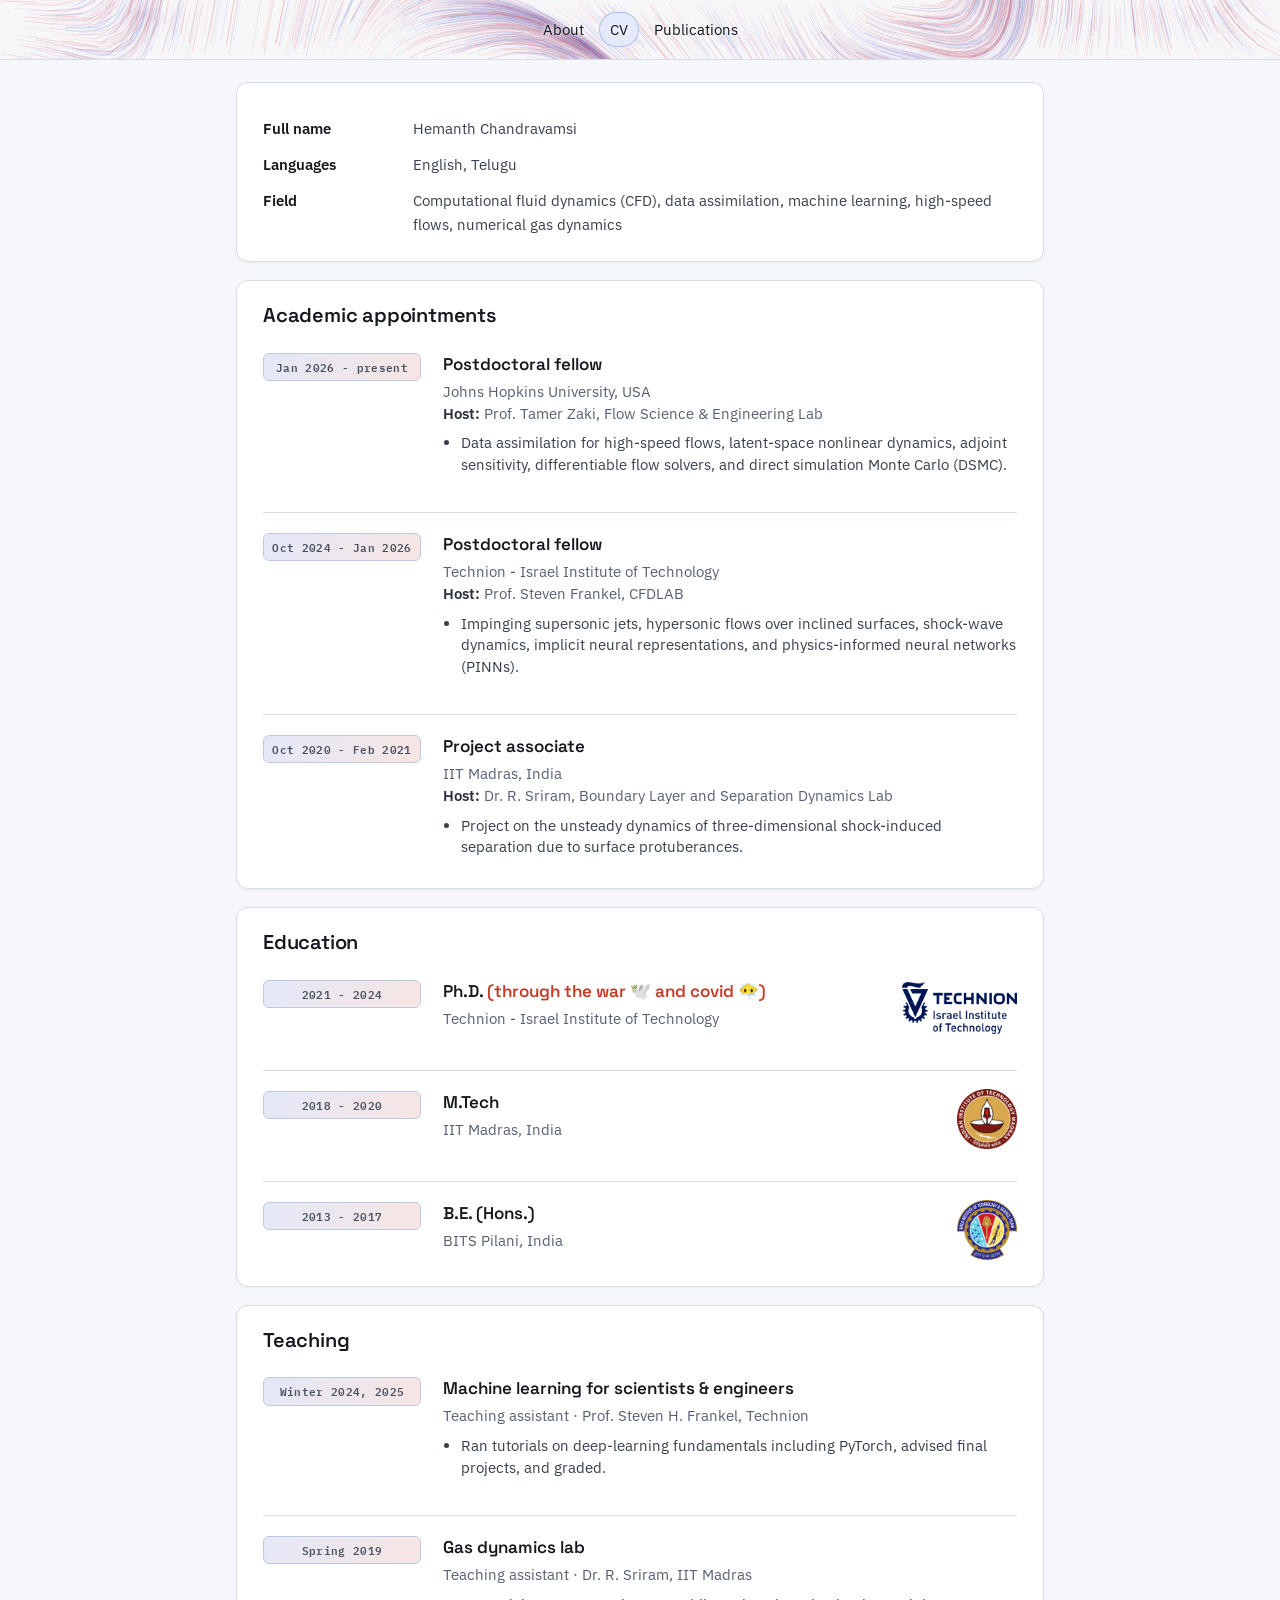
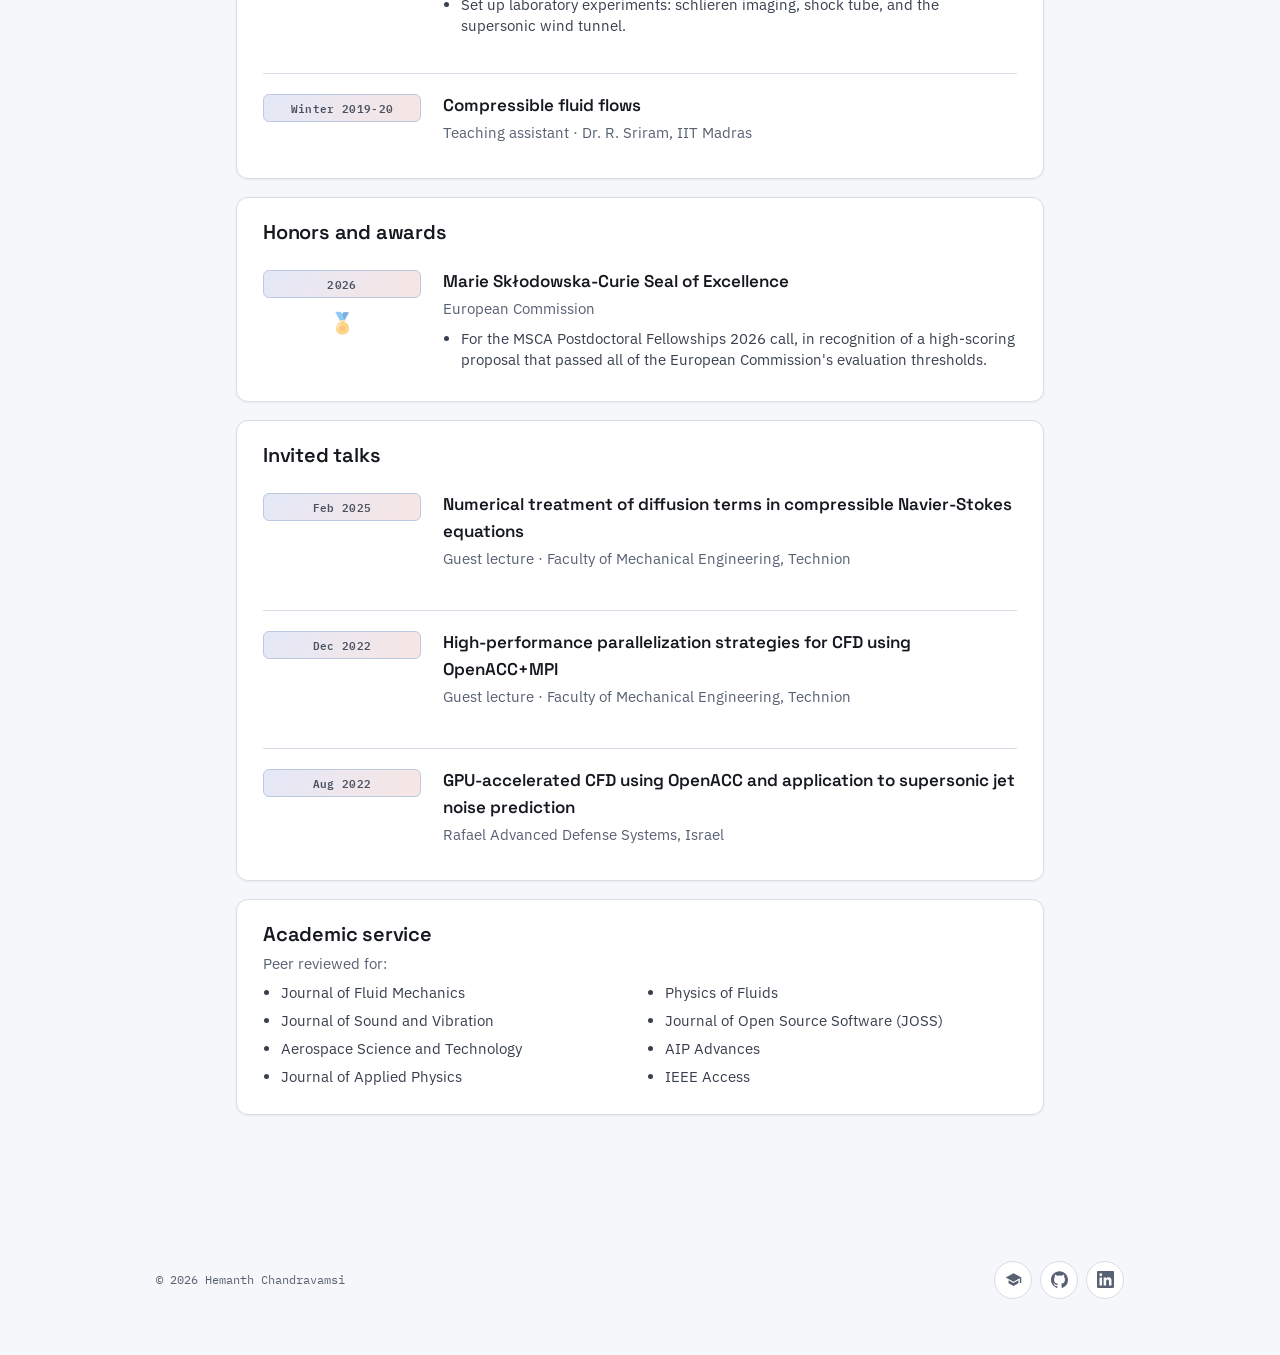
==== cv.html @ e6578545 "Refresh Scholar metrics (122 citations); drop 'SERB-funded' from CV - Update citation totals (122) a" ====
<!DOCTYPE html>
<html lang="en">
<head>
<meta charset="utf-8" />
<meta name="viewport" content="width=device-width, initial-scale=1" />
<title>CV · Hemanth Chandravamsi</title>
<meta name="description" content="Curriculum vitae of Hemanth Chandravamsi: general information, academic appointments, education, teaching, honors, invited talks, and peer-review service." />
<link rel="preconnect" href="https://fonts.googleapis.com" />
<link rel="preconnect" href="https://fonts.gstatic.com" crossorigin />
<link href="https://fonts.googleapis.com/css2?family=Space+Grotesk:wght@400;500;600;700&family=IBM+Plex+Sans:wght@400;500;600&family=IBM+Plex+Mono:wght@400;500&display=swap" rel="stylesheet" />
<link rel="stylesheet" href="assets/style.css" />
</head>
<body>

<nav class="nav">
  <canvas id="navflow" aria-hidden="true"></canvas>
  <div class="nav-inner">
    <button class="nav-toggle" type="button" aria-label="Open menu" aria-expanded="false"><span></span><span></span><span></span></button>
    <div class="tabs">
      <a href="index.html">About</a>
      <a href="cv.html" aria-current="page">CV</a>
      <a href="publications.html">Publications</a>
    </div>
  </div>
</nav>

<main>
  <section class="section">
    <div class="wrap cv">

      <div class="cv-card">
        <table class="cv-table">
          <tr><td class="k">Full name</td><td class="v">Hemanth Chandravamsi</td></tr>
          <tr><td class="k">Languages</td><td class="v">English, Telugu</td></tr>
          <tr><td class="k">Field</td><td class="v">Computational fluid dynamics (CFD), data assimilation, machine learning, high-speed flows, numerical gas dynamics</td></tr>
        </table>
      </div>

      <div class="cv-card">
        <h3>Academic appointments</h3>

        <div class="cv-row">
          <div class="cv-aside">
            <span class="cv-badge">Jan 2026 - present</span>          </div>
          <div class="cv-body">
            <p class="title">Postdoctoral fellow</p>
            <p class="host">Johns Hopkins University, USA<br /><b>Host:</b> Prof. Tamer Zaki, Flow Science &amp; Engineering Lab</p>
            <ul><li>Data assimilation for high-speed flows, latent-space nonlinear dynamics, adjoint sensitivity, differentiable flow solvers, and direct simulation Monte Carlo (DSMC).</li></ul>
          </div>
        </div>

        <div class="cv-row">
          <div class="cv-aside">
            <span class="cv-badge">Oct 2024 - Jan 2026</span>          </div>
          <div class="cv-body">
            <p class="title">Postdoctoral fellow</p>
            <p class="host">Technion - Israel Institute of Technology<br /><b>Host:</b> Prof. Steven Frankel, CFDLAB</p>
            <ul><li>Impinging supersonic jets, hypersonic flows over inclined surfaces, shock-wave dynamics, implicit neural representations, and physics-informed neural networks (PINNs).</li></ul>
          </div>
        </div>

        <div class="cv-row">
          <div class="cv-aside">
            <span class="cv-badge">Oct 2020 - Feb 2021</span>          </div>
          <div class="cv-body">
            <p class="title">Project associate</p>
            <p class="host">IIT Madras, India<br /><b>Host:</b> Dr. R. Sriram, Boundary Layer and Separation Dynamics Lab</p>
            <ul><li>Project on the unsteady dynamics of three-dimensional shock-induced separation due to surface protuberances.</li></ul>
          </div>
        </div>
      </div>

      <div class="cv-card">
        <h3>Education</h3>

        <div class="cv-row edu-row">
          <div class="cv-aside">
            <span class="cv-badge">2021 - 2024</span>          </div>
          <div class="cv-body">
            <p class="title">Ph.D. <span class="note-inline">(through the war 🕊️ and covid 😶‍🌫️)</span></p>
            <p class="host">Technion - Israel Institute of Technology</p>
          </div>
          <img class="cv-logo" src="assets/logos/technion.png" alt="Technion - Israel Institute of Technology logo" loading="lazy" />
        </div>

        <div class="cv-row edu-row">
          <div class="cv-aside">
            <span class="cv-badge">2018 - 2020</span>          </div>
          <div class="cv-body">
            <p class="title">M.Tech</p>
            <p class="host">IIT Madras, India</p>
          </div>
          <img class="cv-logo" src="assets/logos/iitm.png" alt="IIT Madras logo" loading="lazy" />
        </div>

        <div class="cv-row edu-row">
          <div class="cv-aside">
            <span class="cv-badge">2013 - 2017</span>          </div>
          <div class="cv-body">
            <p class="title">B.E. (Hons.)</p>
            <p class="host">BITS Pilani, India</p>
          </div>
          <img class="cv-logo" src="assets/logos/bits.png" alt="BITS Pilani logo" loading="lazy" />
        </div>
      </div>

      <div class="cv-card">
        <h3>Teaching</h3>

        <div class="cv-row">
          <div class="cv-aside">
            <span class="cv-badge">Winter 2024, 2025</span>          </div>
          <div class="cv-body">
            <p class="title">Machine learning for scientists &amp; engineers</p>
            <p class="host">Teaching assistant · Prof. Steven H. Frankel, Technion</p>
            <ul><li>Ran tutorials on deep-learning fundamentals including PyTorch, advised final projects, and graded.</li></ul>
          </div>
        </div>

        <div class="cv-row">
          <div class="cv-aside">
            <span class="cv-badge">Spring 2019</span>          </div>
          <div class="cv-body">
            <p class="title">Gas dynamics lab</p>
            <p class="host">Teaching assistant · Dr. R. Sriram, IIT Madras</p>
            <ul><li>Set up laboratory experiments: schlieren imaging, shock tube, and the supersonic wind tunnel.</li></ul>
          </div>
        </div>

        <div class="cv-row">
          <div class="cv-aside">
            <span class="cv-badge">Winter 2019-20</span>          </div>
          <div class="cv-body">
            <p class="title">Compressible fluid flows</p>
            <p class="host">Teaching assistant · Dr. R. Sriram, IIT Madras</p>
          </div>
        </div>
      </div>

      <div class="cv-card">
        <h3>Honors and awards</h3>
        <div class="cv-row">
          <div class="cv-aside">
            <span class="cv-badge">2026</span>
            <span class="cv-inst" aria-hidden="true">🏅</span>
          </div>
          <div class="cv-body">
            <p class="title">Marie Skłodowska-Curie Seal of Excellence</p>
            <p class="host">European Commission</p>
            <ul><li>For the MSCA Postdoctoral Fellowships 2026 call, in recognition of a high-scoring proposal that passed all of the European Commission's evaluation thresholds.</li></ul>
          </div>
        </div>
      </div>

      <div class="cv-card">
        <h3>Invited talks</h3>

        <div class="cv-row">
          <div class="cv-aside">
            <span class="cv-badge">Feb 2025</span>          </div>
          <div class="cv-body">
            <p class="title">Numerical treatment of diffusion terms in compressible Navier-Stokes equations</p>
            <p class="host">Guest lecture · Faculty of Mechanical Engineering, Technion</p>
          </div>
        </div>

        <div class="cv-row">
          <div class="cv-aside">
            <span class="cv-badge">Dec 2022</span>          </div>
          <div class="cv-body">
            <p class="title">High-performance parallelization strategies for CFD using OpenACC+MPI</p>
            <p class="host">Guest lecture · Faculty of Mechanical Engineering, Technion</p>
          </div>
        </div>

        <div class="cv-row">
          <div class="cv-aside">
            <span class="cv-badge">Aug 2022</span>          </div>
          <div class="cv-body">
            <p class="title">GPU-accelerated CFD using OpenACC and application to supersonic jet noise prediction</p>
            <p class="host">Rafael Advanced Defense Systems, Israel</p>
          </div>
        </div>
      </div>

      <div class="cv-card">
        <h3>Academic service</h3>
        <p class="intro">Peer reviewed for:</p>
        <ul class="cv-journals">
          <li>Journal of Fluid Mechanics</li>
          <li>Journal of Sound and Vibration</li>
          <li>Aerospace Science and Technology</li>
          <li>Journal of Applied Physics</li>
          <li>Physics of Fluids</li>
          <li>Journal of Open Source Software (JOSS)</li>
          <li>AIP Advances</li>
          <li>IEEE Access</li>
        </ul>
      </div>

    </div>
  </section>
</main>

<footer class="footer">
  <div class="wrap footer-inner">
    <span class="foot-note">© 2026 Hemanth Chandravamsi</span>
    <div class="social">
      <a href="https://scholar.google.com/citations?user=fM2UaHoAAAAJ&hl=en" target="_blank" rel="noopener" aria-label="Google Scholar"><svg viewBox="0 0 24 24" fill="currentColor" aria-hidden="true"><path d="M5 13.18v4L12 21l7-3.82v-4L12 17l-7-3.82zM12 3 1 9l11 6 9-4.91V17h2V9L12 3z"/></svg></a>
      <a href="https://github.com/hemanthgrylls" target="_blank" rel="noopener" aria-label="GitHub"><svg viewBox="0 0 24 24" fill="currentColor" aria-hidden="true"><path d="M12 .5C5.37.5 0 5.87 0 12.5c0 5.3 3.44 9.8 8.21 11.39.6.11.82-.26.82-.58 0-.29-.01-1.05-.02-2.06-3.34.73-4.04-1.61-4.04-1.61-.55-1.39-1.34-1.76-1.34-1.76-1.09-.75.08-.73.08-.73 1.21.09 1.84 1.24 1.84 1.24 1.07 1.84 2.81 1.31 3.5 1 .11-.78.42-1.31.76-1.61-2.67-.3-5.47-1.34-5.47-5.95 0-1.31.47-2.39 1.24-3.23-.12-.31-.54-1.53.12-3.19 0 0 1.01-.32 3.3 1.23a11.5 11.5 0 0 1 6 0c2.29-1.55 3.3-1.23 3.3-1.23.66 1.66.24 2.88.12 3.19.77.84 1.24 1.92 1.24 3.23 0 4.62-2.81 5.64-5.49 5.94.43.37.81 1.1.81 2.22 0 1.6-.01 2.89-.01 3.29 0 .32.22.7.83.58A12.01 12.01 0 0 0 24 12.5C24 5.87 18.63.5 12 .5z"/></svg></a>
      <a href="https://www.linkedin.com/in/hemanth-chandravamsi-6863078b/" target="_blank" rel="noopener" aria-label="LinkedIn"><svg viewBox="0 0 24 24" fill="currentColor" aria-hidden="true"><path d="M20.45 20.45h-3.56v-5.57c0-1.33-.02-3.04-1.85-3.04-1.85 0-2.14 1.45-2.14 2.94v5.67H9.34V9h3.42v1.56h.05c.48-.9 1.64-1.85 3.37-1.85 3.6 0 4.27 2.37 4.27 5.46v6.28zM5.34 7.43a2.06 2.06 0 1 1 0-4.13 2.06 2.06 0 0 1 0 4.13zM7.12 20.45H3.56V9h3.56v11.45zM22.22 0H1.77C.79 0 0 .77 0 1.73v20.54C0 23.23.79 24 1.77 24h20.45c.98 0 1.78-.77 1.78-1.73V1.73C24 .77 23.2 0 22.22 0z"/></svg></a>
    </div>
  </div>
</footer>
<script src="assets/fields.js"></script>
<script src="assets/navflow.js"></script>
</body>
</html>
---- assets/style.css ----
/* ============================================================
   Hemanth Chandravamsi — personal site
   Identity: CFD "coolwarm" diverging colormap on instrument paper.
   ============================================================ */

:root {
  /* palette */
  --ground:   #F5F7FA;   /* cool off-white / instrument paper */
  --ground-2: #ECEFF4;   /* faint panel tint */
  --line:     #D7DDE6;   /* hairlines */
  --text:     #15191F;   /* ink */
  --muted:    #586173;   /* secondary text */
  --cool:     #2A4FC4;   /* blue end of coolwarm — compression */
  --warm:     #C43A26;   /* red end of coolwarm — expansion / heat */
  --cool-soft:#E4EAFB;
  --warm-soft:#F8E6E2;
  --cat-comp: var(--warm);   /* compressible flows */
  --cat-num:  var(--cool);   /* numerical analysis */
  --cat-ml:   #2E9E63;       /* machine learning */
  --cat-hpc:  #E0A32E;       /* software / HPC */

  /* type */
  --display: "Space Grotesk", system-ui, sans-serif;
  --body: "IBM Plex Sans", system-ui, sans-serif;
  --mono: "IBM Plex Mono", ui-monospace, "SFMono-Regular", monospace;

  /* scale / rhythm */
  --maxw: 1080px;
  --pad: clamp(20px, 5vw, 56px);
  --r: 12px;
}

* { box-sizing: border-box; }

html { -webkit-text-size-adjust: 100%; scroll-behavior: smooth; }

body {
  margin: 0;
  background: var(--ground);
  overflow-x: hidden;
  color: var(--text);
  font-family: var(--body);
  font-size: 17px;
  line-height: 1.6;
  -webkit-font-smoothing: antialiased;
  text-rendering: optimizeLegibility;
}

@media (prefers-reduced-motion: reduce) {
  html { scroll-behavior: auto; }
}

a { color: var(--cool); text-decoration: none; }
a:hover { text-decoration: underline; text-underline-offset: 3px; }

:focus-visible {
  outline: 2px solid var(--cool);
  outline-offset: 3px;
  border-radius: 3px;
}

img { max-width: 100%; display: block; }

/* ---------- layout primitives ---------- */
.wrap { max-width: var(--maxw); margin: 0 auto; padding-inline: var(--pad); }

.eyebrow {
  font-family: var(--mono);
  font-size: 12.5px;
  letter-spacing: 0.02em;
  color: var(--muted);
  margin: 0 0 14px;
  display: flex;
  align-items: center;
  gap: 10px;
}
.eyebrow::before {
  content: "";
  width: 26px; height: 2px;
  background: linear-gradient(90deg, var(--cool), var(--warm));
  display: inline-block;
}

h1, h2, h3 { font-family: var(--display); font-weight: 600; line-height: 1.08; letter-spacing: -0.01em; }

/* ---------- top nav (tabs) ---------- */
.nav {
  position: sticky;
  top: 0;
  z-index: 20;
  background: var(--ground);
  border-bottom: 1px solid var(--line);
  overflow: hidden;
}
#navflow {
  position: absolute;
  inset: 0;
  width: 100%;
  height: 100%;
  display: block;
  pointer-events: none;
  z-index: 0;
}
.nav-inner {
  position: relative;
  z-index: 1;
  max-width: var(--maxw);
  margin: 0 auto;
  padding: 12px var(--pad);
  display: flex;
  align-items: center;
  justify-content: center;
  gap: 18px;
}
.brand {
  font-family: var(--display);
  font-weight: 400;
  font-size: 17.5px;
  letter-spacing: -0.01em;
  color: var(--text);
  margin-right: auto;
  display: flex;
  align-items: center;
  gap: 10px;
  text-shadow: 0 0 5px var(--ground), 0 0 5px var(--ground);
}
.brand b { font-weight: 700; }
.brand:hover { text-decoration: none; }
.brand .mark {
  width: 13px; height: 13px; border-radius: 50%;
  background: radial-gradient(circle at 32% 32%, var(--warm), var(--cool) 78%);
  box-shadow: 0 0 0 3px var(--ground), 0 0 0 4px var(--line);
}
.tabs { display: flex; gap: 4px; flex-wrap: wrap; }
.tabs a {
  font-size: 14.5px;
  color: var(--text);
  padding: 6px 11px;
  border-radius: 999px;
  white-space: nowrap;
  /* ground-colored halo keeps text legible over the navflow particles */
  text-shadow: 0 0 5px var(--ground), 0 0 5px var(--ground);
}
.tabs a:hover { color: var(--text); background: var(--ground-2); text-decoration: none; }
.tabs a[aria-current="page"] {
  color: var(--text);
  background: var(--cool-soft);
  box-shadow: inset 0 0 0 1px color-mix(in srgb, var(--cool) 28%, transparent);
}

/* mobile hamburger (hidden on desktop) */
.nav-toggle {
  display: none;
  flex-direction: column;
  justify-content: center;
  gap: 4px;
  width: 40px;
  height: 34px;
  padding: 0 9px;
  background: #fff;
  border: 1px solid var(--line);
  border-radius: 8px;
  cursor: pointer;
}
.nav-toggle span {
  display: block;
  width: 100%;
  height: 2px;
  background: var(--text);
  border-radius: 2px;
  transition: transform .2s ease, opacity .2s ease;
}
.nav.open .nav-toggle span:nth-child(1) { transform: translateY(6px) rotate(45deg); }
.nav.open .nav-toggle span:nth-child(2) { opacity: 0; }
.nav.open .nav-toggle span:nth-child(3) { transform: translateY(-6px) rotate(-45deg); }

@media (max-width: 600px) {
  .nav-inner { flex-wrap: wrap; }
  .nav-toggle { display: flex; }
  .tabs {
    display: none;
    flex-basis: 100%;
    width: 100%;
    flex-direction: column;
    align-items: center;
    gap: 2px;
    margin-top: 8px;
    padding-top: 8px;
    border-top: 1px solid var(--line);
  }
  .nav.open .tabs { display: flex; }
  .tabs a { padding: 11px 12px; font-size: 15px; }
}

/* ---------- hero ---------- */
.hero { position: relative; overflow: hidden; border-bottom: 1px solid var(--line); }
#flow {
  position: absolute; inset: 0;
  width: 100%; height: 100%;
  display: block;
}
.hero::after { /* legibility veil — fades the field toward text */
  content: "";
  position: absolute; inset: 0;
  background:
    linear-gradient(100deg, var(--ground) 8%, color-mix(in srgb, var(--ground) 55%, transparent) 52%, transparent 86%);
  pointer-events: none;
}
.hero-inner {
  position: relative;
  z-index: 2;
  max-width: var(--maxw);
  margin: 0 auto;
  padding: clamp(16px, 2.6vw, 28px) var(--pad) clamp(14px, 2.2vw, 24px);
}
.hero h1 {
  font-size: clamp(30px, 4.8vw, 50px);
  margin: 0 0 10px;
  max-width: 18ch;
}
.lede {
  font-size: clamp(18px, 2.4vw, 22px);
  line-height: 1.5;
  color: #2b313c;
  max-width: 42ch;
  margin: 0 0 14px;
}
.lede .hl { color: var(--warm); font-weight: 500; }

/* buttons */
.actions { display: flex; flex-wrap: wrap; gap: 12px; }
.btn {
  font-family: var(--body);
  font-size: 15px;
  font-weight: 500;
  padding: 11px 20px;
  border-radius: 999px;
  border: 1px solid var(--line);
  background: #fff;
  color: var(--text);
  cursor: pointer;
  transition: transform .12s ease, box-shadow .12s ease, background .12s ease;
}
.btn:hover { text-decoration: none; transform: translateY(-1px); box-shadow: 0 6px 18px -10px rgba(20,30,60,.5); }
.btn.primary {
  background: var(--cool);
  border-color: var(--cool);
  color: #fff;
}
.btn.primary:hover { background: color-mix(in srgb, var(--cool) 88%, black); }

/* ---------- sections ---------- */
.section { padding: clamp(48px, 8vw, 88px) 0; border-bottom: 1px solid var(--line); }
.section:last-of-type { border-bottom: 0; }
main > section:first-of-type { padding-top: clamp(14px, 2vw, 22px); }
.section h2 { font-size: clamp(26px, 4vw, 38px); margin: 0 0 8px; }
.section .sub { color: var(--muted); margin: 0 0 36px; max-width: 56ch; }

.lead-text { font-size: 18px; max-width: 62ch; }
.lead-text p { margin: 0 0 18px; }

.standfirst {
  font-size: clamp(15px, 1.6vw, 16.5px);
  line-height: 1.55;
  color: #2b313c;
  max-width: 58ch;
  margin: 0 0 22px;
}
.standfirst .hl { color: var(--warm); font-weight: 500; }

.video-embed {
  position: relative;
  width: 100%;
  max-width: 560px;
  aspect-ratio: 16 / 9;
  margin: 28px 0 4px;
  border-radius: 10px;
  overflow: hidden;
  border: 1px solid var(--line);
  background: #0b1220;
}
.video-embed iframe {
  position: absolute;
  inset: 0;
  width: 100%;
  height: 100%;
  border: 0;
}
.video-embed[role="button"] { cursor: pointer; }
.yt-poster { position: absolute; inset: 0; width: 100%; height: 100%; object-fit: cover; }
.yt-play {
  position: absolute; top: 50%; left: 50%; transform: translate(-50%, -50%);
  width: 56px; height: 56px; border-radius: 50%;
  background: linear-gradient(120deg, var(--cool), var(--warm));
  box-shadow: 0 8px 22px -8px rgba(20, 30, 60, .65);
  display: grid; place-items: center;
  transition: transform .15s ease;
}
.yt-play::before {
  content: ""; width: 0; height: 0; margin-left: 4px;
  border-left: 17px solid #fff;
  border-top: 10px solid transparent;
  border-bottom: 10px solid transparent;
}
.video-embed:hover .yt-play,
.video-embed:focus-visible .yt-play { transform: translate(-50%, -50%) scale(1.07); }
.video-figure { max-width: 340px; margin: 26px 0 0; }
.video-figure .eyebrow { margin-bottom: 12px; }
.video-figure .video-embed { margin: 0; }
.video-cap {
  margin: 12px 0 0;
  text-align: center;
  display: flex;
  flex-direction: column;
  gap: 4px;
}
.video-cap .vtitle { font-family: var(--body); font-style: italic; font-size: 13.5px; color: var(--text); }
.video-cap a { font-family: var(--mono); font-size: 11.5px; color: var(--cool); }

/* ---------- rotating quote box ---------- */
.quote-wrap { margin-top: clamp(34px, 5vw, 56px); }
.quote-host { padding-bottom: clamp(30px, 4vw, 48px); }
.quote-box {
  max-width: 720px;
  margin: 0 auto;
  text-align: center;
  padding: 6px clamp(12px, 4vw, 28px);
  transition: opacity .28s ease, filter .28s ease, transform .28s ease;
}
.quote-box.q-swap {
  opacity: 0;
  filter: blur(7px);
  transform: translateY(9px) scale(.985);
}
@media (prefers-reduced-motion: reduce) {
  .quote-box { transition: none; }
}
.flourish { display: block; width: min(210px, 58%); height: auto; margin: 0 auto 12px; }
.flourish.flip { transform: scaleY(-1); margin: 14px auto 0; }
.quote-hint {
  max-width: 720px;
  margin: 8px auto 0;
  text-align: right;
  font-family: var(--mono);
  font-size: 11.5px;
  color: var(--muted);
  opacity: .85;
}
.qlink {
  font: inherit;
  color: var(--cool);
  background: none;
  border: 0;
  padding: 0;
  cursor: pointer;
  text-decoration: underline;
  text-underline-offset: 2px;
}
.qlink:hover { color: color-mix(in srgb, var(--cool) 82%, black); }
.quote-box #quote-fa {
  font-size: clamp(18px, 2.2vw, 22px);
  line-height: 1.9;
  color: var(--muted);
  margin: 0 0 14px;
}
.quote-box blockquote {
  font-family: var(--body);
  font-style: italic;
  font-size: clamp(16px, 1.9vw, 19px);
  line-height: 1.6;
  color: var(--text);
  margin: 0;
}
.quote-box figcaption {
  font-family: var(--mono);
  font-size: 12.5px;
  color: var(--muted);
  margin-top: 22px;
  display: inline-flex;
  align-items: center;
  gap: 10px;
}
.quote-box figcaption::before {
  content: "";
  display: inline-block;
  width: 22px;
  height: 2px;
  background: linear-gradient(90deg, var(--cool), var(--warm));
}

/* research-interest chips */
.chips { display: flex; flex-wrap: wrap; gap: 9px; margin-top: 8px; }
.chip {
  font-family: var(--mono);
  font-size: 13px;
  padding: 6px 12px;
  border-radius: 999px;
  background: var(--ground-2);
  border: 1px solid var(--line);
  color: #3a4252;
}

/* generic card grid */
.grid { display: grid; gap: 18px; }
.grid.cols-2 { grid-template-columns: repeat(auto-fit, minmax(280px, 1fr)); }
.grid.cols-3 { grid-template-columns: repeat(auto-fit, minmax(240px, 1fr)); }

.card {
  background: #fff;
  border: 1px solid var(--line);
  border-radius: var(--r);
  padding: 26px 24px;
  position: relative;
}
.card .idx {
  font-family: var(--mono);
  font-size: 12.5px;
  color: var(--cool);
  letter-spacing: 0.08em;
}
.card h3 { font-size: 20px; margin: 10px 0 10px; }
.card p { margin: 0; color: #38404e; font-size: 15.5px; line-height: 1.55; }
.card .topline { height: 3px; border-radius: 3px 3px 0 0; position: absolute; top: 0; left: 0; right: 0;
  background: linear-gradient(90deg, var(--cool), var(--warm)); opacity: .85; }

/* featured project cards */
.proj { display: flex; flex-direction: column; gap: 12px; }
.proj .tag {
  font-family: var(--mono); font-size: 11.5px; letter-spacing: .08em;
  color: var(--warm);
}
.proj .links { display: flex; gap: 14px; font-family: var(--mono); font-size: 13px; margin-top: auto; }

/* ---------- metrics ---------- */
.metrics {
  display: grid;
  grid-template-columns: repeat(auto-fit, minmax(150px, 1fr));
  gap: 1px;
  background: var(--line);
  border: 1px solid var(--line);
  border-radius: var(--r);
  overflow: hidden;
  margin-bottom: 40px;
}
.metric { background: #fff; padding: 24px 22px; }
.metric .n { font-family: var(--display); font-size: 40px; font-weight: 600; line-height: 1;
  background: linear-gradient(135deg, var(--cool), var(--warm)); -webkit-background-clip: text; background-clip: text; color: transparent; }
.metric .l { font-family: var(--mono); font-size: 12px; letter-spacing: .08em; color: var(--muted); margin-top: 10px; }

/* compact citation line under the journal list */
.pub-head {
  display: flex;
  justify-content: space-between;
  align-items: baseline;
  gap: 6px 20px;
  flex-wrap: wrap;
  border-bottom: 1px solid var(--line);
  padding-bottom: 10px;
  margin: 0 0 6px;
}
.pub-head h3 {
  font-family: var(--display);
  font-size: 14px;
  font-weight: 600;
  letter-spacing: .04em;
  color: var(--muted);
  margin: 0; padding: 0; border: 0;
}
.metrics-mini {
  font-family: var(--mono);
  font-size: 12.5px;
  color: var(--muted);
  margin: 0;
  text-align: right;
}
.metrics-mini b { color: var(--text); font-weight: 600; }
.metrics-mini a { color: var(--cool); white-space: nowrap; }

/* ---------- publications ---------- */
.wrap.pubs { max-width: 920px; }
.pub-group {
  background: #fff;
  border: 1px solid var(--line);
  border-radius: var(--r);
  padding: 18px 26px 6px;
  box-shadow: 0 1px 3px rgba(20, 30, 60, .05);
  margin-bottom: 18px;
}
.pub-group > h3 {
  font-family: var(--display); font-size: 14px; font-weight: 600;
  letter-spacing: .04em; color: var(--muted);
  border-bottom: 1px solid var(--line); padding-bottom: 10px; margin: 0 0 6px;
}
.pub {
  position: relative;
  display: grid;
  grid-template-columns: 56px minmax(0, 1fr);
  gap: 18px;
  padding: 18px 0;
  border-bottom: 1px solid var(--line);
  align-items: baseline;
}
.pub:last-child { border-bottom: 0; }
.pub .year { font-family: var(--mono); font-size: 14px; color: var(--cool); }
.pub .title { font-family: var(--display); font-size: 17.5px; font-weight: 500; line-height: 1.3; margin: 0 0 6px; }
.pub .title a { color: var(--text); }
.pub .authors { font-size: 14.5px; color: var(--muted); margin: 0 0 6px; }
.pub .authors .me { color: var(--text); font-weight: 600; }
.pub .meta { font-family: var(--mono); font-size: 12.5px; color: #6a7280; display: flex; flex-wrap: wrap; align-items: center; gap: 6px 12px; }
.arxiv-pdf { display: inline-flex; align-items: center; color: #C8322A; }
.arxiv-pdf:hover { opacity: .7; }
.arxiv-pdf svg { width: 16px; height: 16px; display: block; }
.pub .venue { font-style: italic; font-family: var(--body); color: #404856; }
.pub .cites { color: var(--warm); }

/* category accent bar (left edge) + color key */
.pub::before {
  content: "";
  position: absolute;
  left: -14px; top: 18px; bottom: 18px;
  width: 4px; border-radius: 4px;
  background: var(--bar, transparent);
}
.bar-c  { --bar: var(--cat-comp); }
.bar-n  { --bar: var(--cat-num); }
.bar-m  { --bar: var(--cat-ml); }
.bar-nc { --bar: linear-gradient(var(--cat-num) 0 50%, var(--cat-comp) 50% 100%); }
.bar-cs { --bar: linear-gradient(var(--cat-comp) 0 50%, var(--cat-hpc) 50% 100%); }
.bar-mc { --bar: linear-gradient(var(--cat-comp) 0 50%, var(--cat-ml) 50% 100%); }
.bar-mn { --bar: linear-gradient(var(--cat-num) 0 50%, var(--cat-ml) 50% 100%); }
.bar-ms { --bar: linear-gradient(var(--cat-ml) 0 50%, var(--cat-hpc) 50% 100%); }
.pub-key {
  display: flex; flex-wrap: wrap; gap: 8px 20px;
  margin: 0 0 18px; font-size: 13px; color: var(--muted);
}
.pub-key span { display: inline-flex; align-items: center; gap: 7px; }
.pub-key .dot { width: 9px; height: 9px; border-radius: 50%; display: inline-block; }
.dot-c { background: var(--cat-comp); }
.dot-n { background: var(--cat-num); }
.dot-m { background: var(--cat-ml); }
.dot-s { background: var(--cat-hpc); }

.talk { padding: 14px 0; border-bottom: 1px solid var(--line); }
.talk:last-child { border-bottom: 0; }
.talk .t { font-weight: 500; font-family: var(--display); }
.talk .d { font-family: var(--mono); font-size: 12.5px; color: var(--muted); }

/* ---------- gallery ---------- */
.gallery {
  display: grid;
  grid-template-columns: repeat(auto-fit, minmax(280px, 1fr));
  gap: 16px;
}
.tile {
  border: 1px solid var(--line);
  border-radius: var(--r);
  overflow: hidden;
  background: #fff;
}
.tile canvas, .tile img { width: 100%; height: 230px; object-fit: cover; display: block; background: #0b1220; }
.tile .cap { padding: 14px 16px; }
.tile .cap .k { font-family: var(--mono); font-size: 11.5px; letter-spacing: .06em; color: var(--warm); }
.tile .cap .t { font-family: var(--display); font-weight: 500; font-size: 16px; margin: 4px 0 4px; }
.tile .cap .d { font-size: 13.5px; color: var(--muted); margin: 0; line-height: 1.45; }

.note {
  font-size: 14.5px; color: var(--muted);
  background: var(--ground-2); border: 1px dashed var(--line);
  border-radius: var(--r); padding: 16px 18px; margin-top: 28px;
}
.note code { font-family: var(--mono); font-size: 13px; color: var(--cool); }

/* ---------- misc page ---------- */
.link-list { columns: 2; column-gap: 40px; }
.link-list li { break-inside: avoid; margin-bottom: 9px; font-size: 15px; }
@media (max-width: 620px) { .link-list { columns: 1; } }

.influences { display: flex; flex-wrap: wrap; gap: 8px; }
.influences .person {
  font-family: var(--mono); font-size: 13px; color: #3a4252;
  border: 1px solid var(--line); border-radius: 999px; padding: 6px 13px; background: #fff;
}

.quote {
  font-family: var(--display); font-weight: 500;
  font-size: clamp(20px, 3vw, 27px); line-height: 1.35;
  max-width: 24ch; margin: 0;
}
.quote .by { display: block; font-family: var(--mono); font-size: 13px; font-weight: 400; color: var(--muted); margin-top: 14px; }

/* ---------- footer ---------- */
.footer { padding: 40px 0 56px; }
.footer-inner { display: flex; flex-wrap: wrap; gap: 18px 28px; align-items: center; justify-content: space-between; }
.social { display: flex; gap: 8px; }
.social a {
  display: inline-flex; align-items: center; justify-content: center;
  width: 38px; height: 38px; color: var(--muted);
  border: 1px solid var(--line); border-radius: 50%; background: #fff;
  transition: color .12s ease, border-color .12s ease, transform .12s ease;
}
.social a:hover { color: var(--text); border-color: var(--cool); text-decoration: none; transform: translateY(-1px); }
.social svg { width: 17px; height: 17px; display: block; }
.foot-note { font-family: var(--mono); font-size: 12px; color: var(--muted); }

/* ---------- profile / CV timeline ---------- */
.cv-list { margin-top: 6px; }
.cv-item {
  display: grid;
  grid-template-columns: 160px 1fr;
  gap: 24px;
  padding: 24px 0;
  border-bottom: 1px solid var(--line);
}
.cv-item:last-child { border-bottom: 0; }
.cv-item .when { font-family: var(--mono); font-size: 13px; color: var(--cool); padding-top: 3px; }
.cv-item .role { font-family: var(--display); font-weight: 600; font-size: 19px; margin: 0 0 3px; line-height: 1.2; }
.cv-item .org { color: var(--muted); font-size: 15px; margin: 0 0 10px; }
.cv-item .desc { margin: 0; font-size: 15px; color: #38404e; line-height: 1.55; }
.cv-item .note-inline { font-family: var(--mono); font-size: 12.5px; color: var(--warm); margin-left: 8px; }
@media (max-width: 680px) { .cv-item { grid-template-columns: 1fr; gap: 6px; } }

/* ---------- CV: card layout (al-folio style) ---------- */
.cv { max-width: 920px; }
.cv-card {
  background: #fff;
  border: 1px solid var(--line);
  border-radius: var(--r);
  padding: 20px 26px 8px;
  margin-bottom: 18px;
  box-shadow: 0 1px 3px rgba(20, 30, 60, .05);
}
.cv-card > h3 {
  font-family: var(--display);
  font-size: 20px;
  font-weight: 600;
  margin: 4px 0 2px;
}
.cv-row {
  display: grid;
  grid-template-columns: 158px 1fr;
  gap: 22px;
  padding: 18px 0;
  border-top: 1px solid var(--line);
  margin-top: 14px;
}
.cv-row:first-of-type { border-top: 0; margin-top: 6px; }
.cv-aside { text-align: center; padding-top: 2px; }
.cv-badge {
  display: block;
  white-space: nowrap;
  text-align: center;
  font-family: var(--mono);
  font-size: 11px;
  font-weight: 600;
  letter-spacing: .03em;
  color: #4a5160;
  background: linear-gradient(120deg, color-mix(in srgb, var(--cool) 13%, #fff), color-mix(in srgb, var(--warm) 13%, #fff));
  border: 1px solid color-mix(in srgb, var(--cool) 15%, var(--line));
  border-radius: 6px;
  padding: 6px 8px;
  line-height: 1.3;
}
.cv-inst { display: block; font-size: 20px; margin-top: 9px; opacity: .55; }
.edu-row { grid-template-columns: 158px 1fr auto; }
.cv-logo {
  align-self: center;
  justify-self: end;
  height: 52px; width: auto; max-width: 120px;
  object-fit: contain;
}
.cv-logo[src*="iitm"], .cv-logo[src*="bits"] { height: 60px; max-width: 132px; }
/* wordmark logo shown in place of an institution name */
.id-logo-wrap { margin-top: 18px; }
.id-logo { display: inline-block; height: 40px; width: auto; max-width: 100%; }
.cv-body .title { font-family: var(--display); font-weight: 600; font-size: 17px; margin: 0 0 3px; }
.cv-body .title .note-inline { color: var(--warm); }
.cv-body .host { color: var(--muted); font-size: 14.5px; margin: 0 0 8px; line-height: 1.5; }
.cv-body .host b { color: #2b313c; font-weight: 600; }
.cv-body ul { margin: 0; padding-left: 18px; }
.cv-body li { font-size: 14.5px; color: #38404e; line-height: 1.5; margin-bottom: 4px; }
.cv-table { width: 100%; border-collapse: collapse; margin: 8px 0 10px; }
.cv-table td { padding: 6px 0; vertical-align: top; font-size: 15px; }
.cv-table td.k { font-weight: 600; width: 150px; color: var(--text); padding-right: 16px; }
.cv-table td.v { color: #38404e; }
.cv-card .intro { color: var(--muted); font-size: 14.5px; margin: 6px 0 4px; }
.cv-journals { margin: 6px 0 12px; padding-left: 18px; columns: 2; column-gap: 32px; }
.cv-journals li { font-size: 14.5px; color: #38404e; margin-bottom: 5px; break-inside: avoid; }
@media (max-width: 620px) {
  .cv-row { grid-template-columns: 1fr; gap: 8px; }
  .cv-aside { text-align: left; }
  .cv-badge { display: inline-block; }
  .cv-journals { columns: 1; }
  .pub-head { flex-direction: column; align-items: flex-start; gap: 4px; }
  .metrics-mini { text-align: left; }
  /* keep education logos on the right, centered against the text block */
  .edu-row {
    grid-template-columns: 1fr auto;
    column-gap: 16px;
    align-items: center;
  }
  .edu-row .cv-aside { grid-column: 1; grid-row: 1; }
  .edu-row .cv-body  { grid-column: 1; grid-row: 2; margin-bottom: 0; }
  .edu-row .cv-logo  {
    grid-column: 2; grid-row: 1 / span 2;
    align-self: center; justify-self: end;
    height: 44px; max-width: 88px;
  }
  .edu-row .cv-logo[src*="iitm"], .edu-row .cv-logo[src*="bits"] { height: 50px; max-width: 96px; }
  .id-logo { height: 34px; }
}

/* split layout for about: text + side panel */
.split { display: grid; grid-template-columns: 320px 1fr; gap: clamp(28px, 5vw, 56px); align-items: start; }
.split .panel { order: -1; }
@media (max-width: 800px) { .split { grid-template-columns: 1fr; } }

.panel { background: #fff; border: 1px solid var(--line); border-radius: var(--r); padding: 24px; }
.panel h3 { font-size: 15px; font-family: var(--display); margin: 0 0 14px; letter-spacing: .02em; }
.panel dl { margin: 0; display: grid; grid-template-columns: auto 1fr; gap: 10px 14px; font-size: 14.5px; }
.panel dt { font-family: var(--mono); font-size: 12px; color: var(--muted); letter-spacing: .06em; }
.panel dd { margin: 0; color: #2b313c; }

.panel-photo {
  width: 100%;
  aspect-ratio: 4 / 5;
  object-fit: cover;
  border-radius: 10px;
  display: block;
  margin: 0 0 16px;
}
.panel-id { text-align: center; }
.id-name {
  font-family: var(--display);
  font-size: 18px;
  font-weight: 400;
  letter-spacing: -0.01em;
  color: var(--text);
  margin: 6px 0 14px;
}
.id-name b { font-weight: 700; }
.id-list { list-style: none; margin: 0; padding: 0; display: flex; flex-direction: column; gap: 3px; }
.id-list li { display: flex; align-items: center; justify-content: center; gap: 9px; font-size: 14.5px; color: #38404e; }
.id-list .ic { width: 15px; height: 15px; flex: none; color: var(--muted); }
.id-lab {
  display: flex;
  flex-direction: column;
  gap: 3px;
  font-size: 13px;
  color: #38404e;
  margin: 16px 0 0;
  padding-top: 14px;
  border-top: 1px solid var(--line);
}
.id-lab .lab-k {
  font-family: var(--mono);
  font-size: 11px;
  letter-spacing: .06em;
  color: var(--muted);
  margin-bottom: 3px;
}
.id-lab a { color: var(--cool); }

.portrait {
  aspect-ratio: 4/5; border-radius: var(--r); overflow: hidden;
  background:
    radial-gradient(120% 120% at 30% 20%, var(--warm-soft), transparent 55%),
    radial-gradient(120% 120% at 80% 90%, var(--cool-soft), transparent 55%),
    var(--ground-2);
  border: 1px solid var(--line);
  display: flex; align-items: center; justify-content: center;
  font-family: var(--mono); font-size: 12.5px; color: var(--muted); text-align: center; padding: 20px;
}
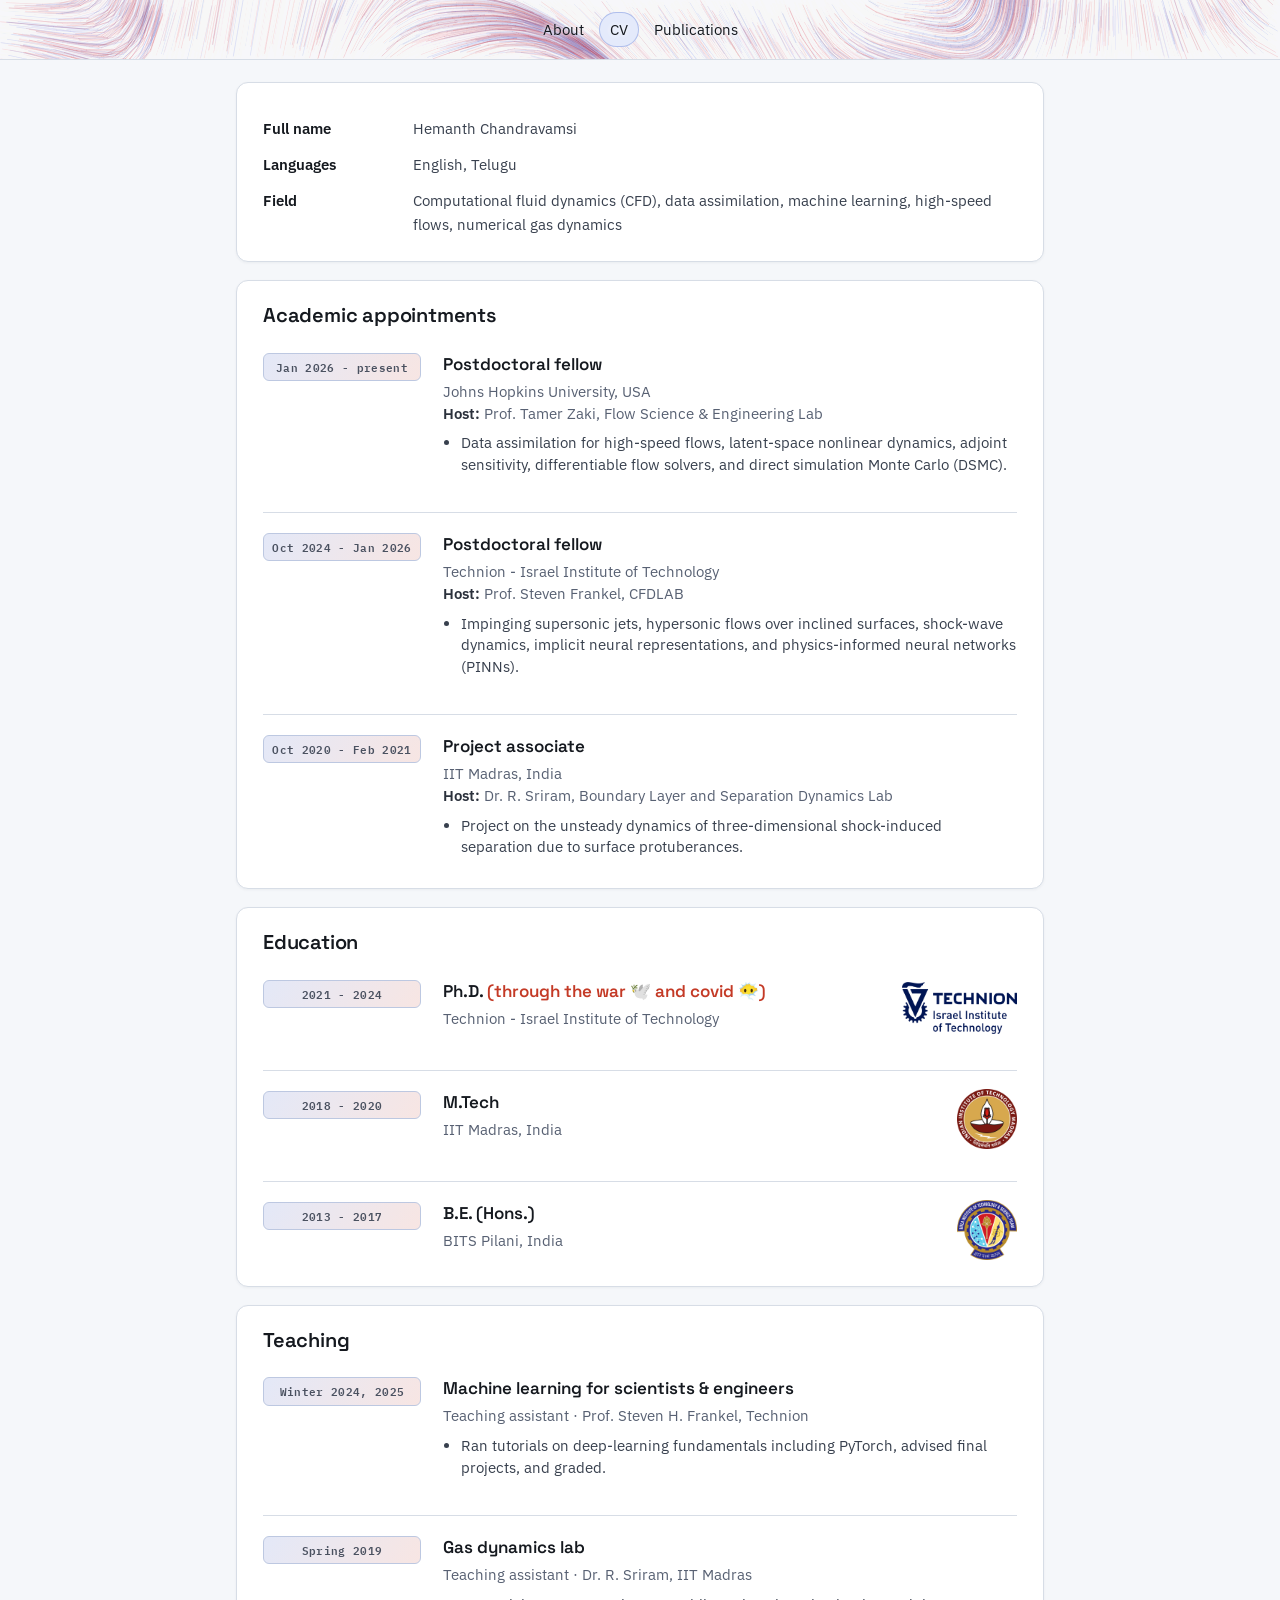
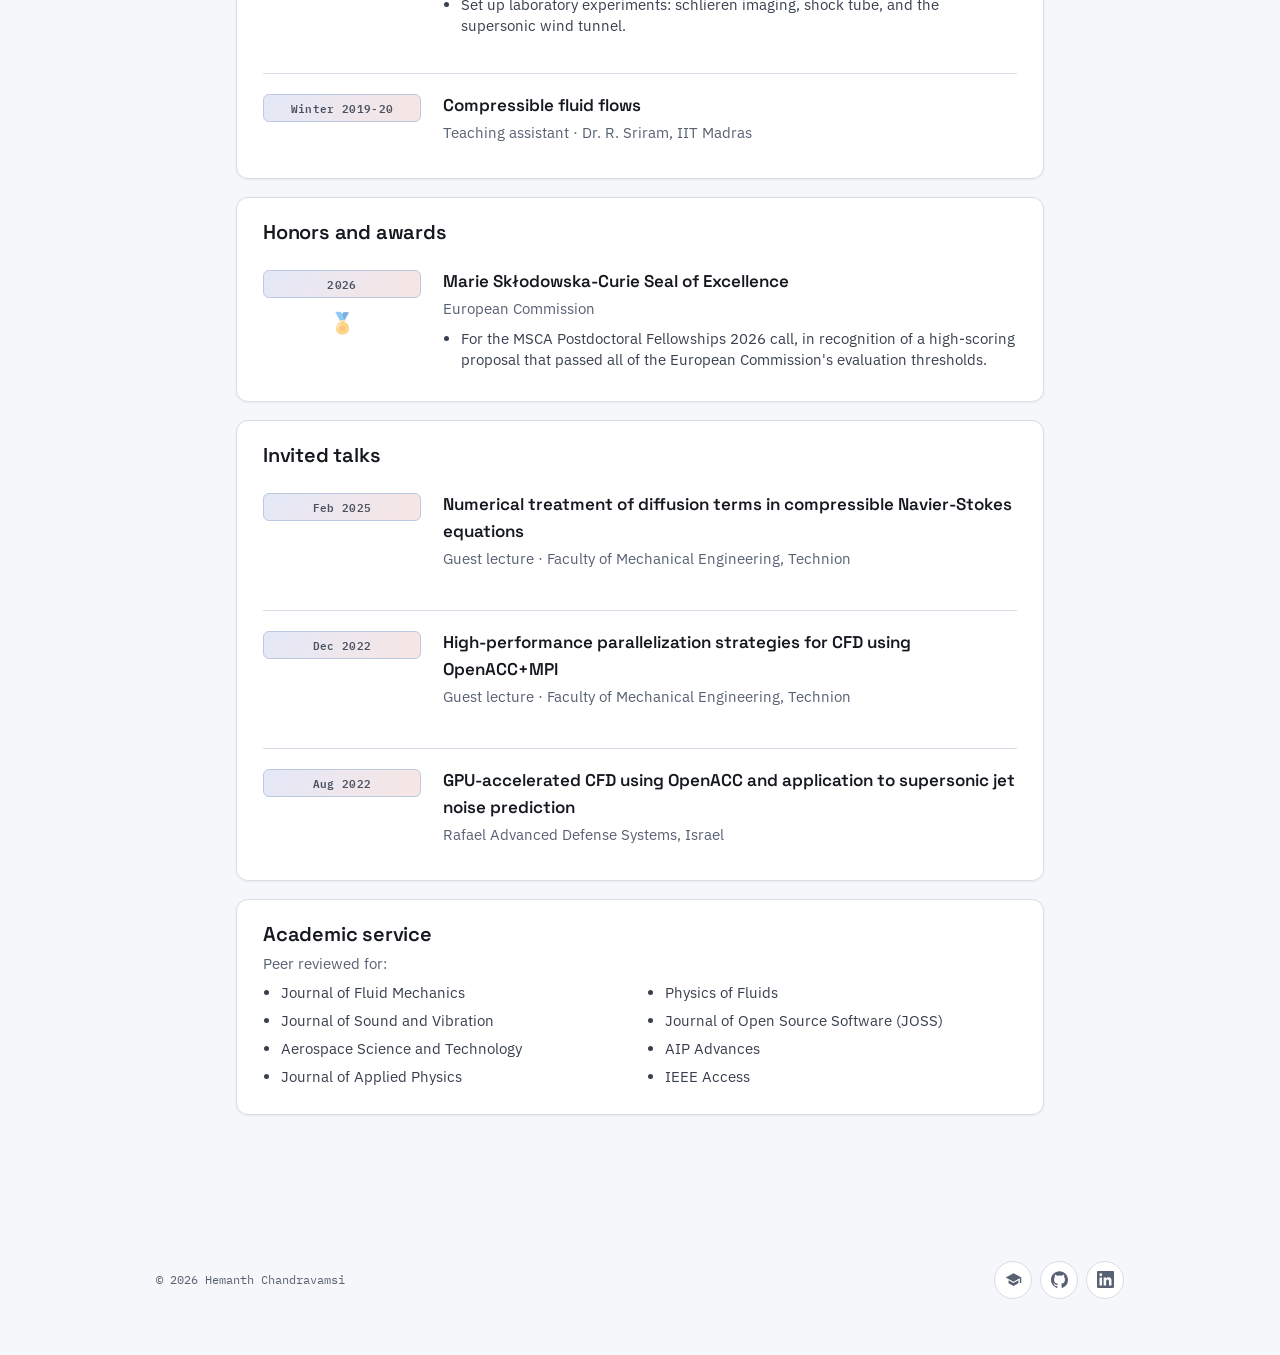
==== commit ac672b2a: "Add GA4 (gtag.js) measurement tag to all pages - Insert the Google tag (G-M04V89ZM2X) immediately af" ====
--- a/cv.html
+++ b/cv.html
@@ -1,6 +1,15 @@
 <!DOCTYPE html>
 <html lang="en">
 <head>
+<!-- Google tag (gtag.js) -->
+<script async src="https://www.googletagmanager.com/gtag/js?id=G-M04V89ZM2X"></script>
+<script>
+  window.dataLayer = window.dataLayer || [];
+  function gtag(){dataLayer.push(arguments);}
+  gtag('js', new Date());
+
+  gtag('config', 'G-M04V89ZM2X');
+</script>
 <meta charset="utf-8" />
 <meta name="viewport" content="width=device-width, initial-scale=1" />
 <title>CV · Hemanth Chandravamsi</title>
--- a/assets/style.css
+++ b/assets/style.css
@@ -370,6 +370,7 @@
   line-height: 1.6;
   color: var(--text);
   margin: 0;
+  white-space: pre-line;
 }
 .quote-box figcaption {
   font-family: var(--mono);
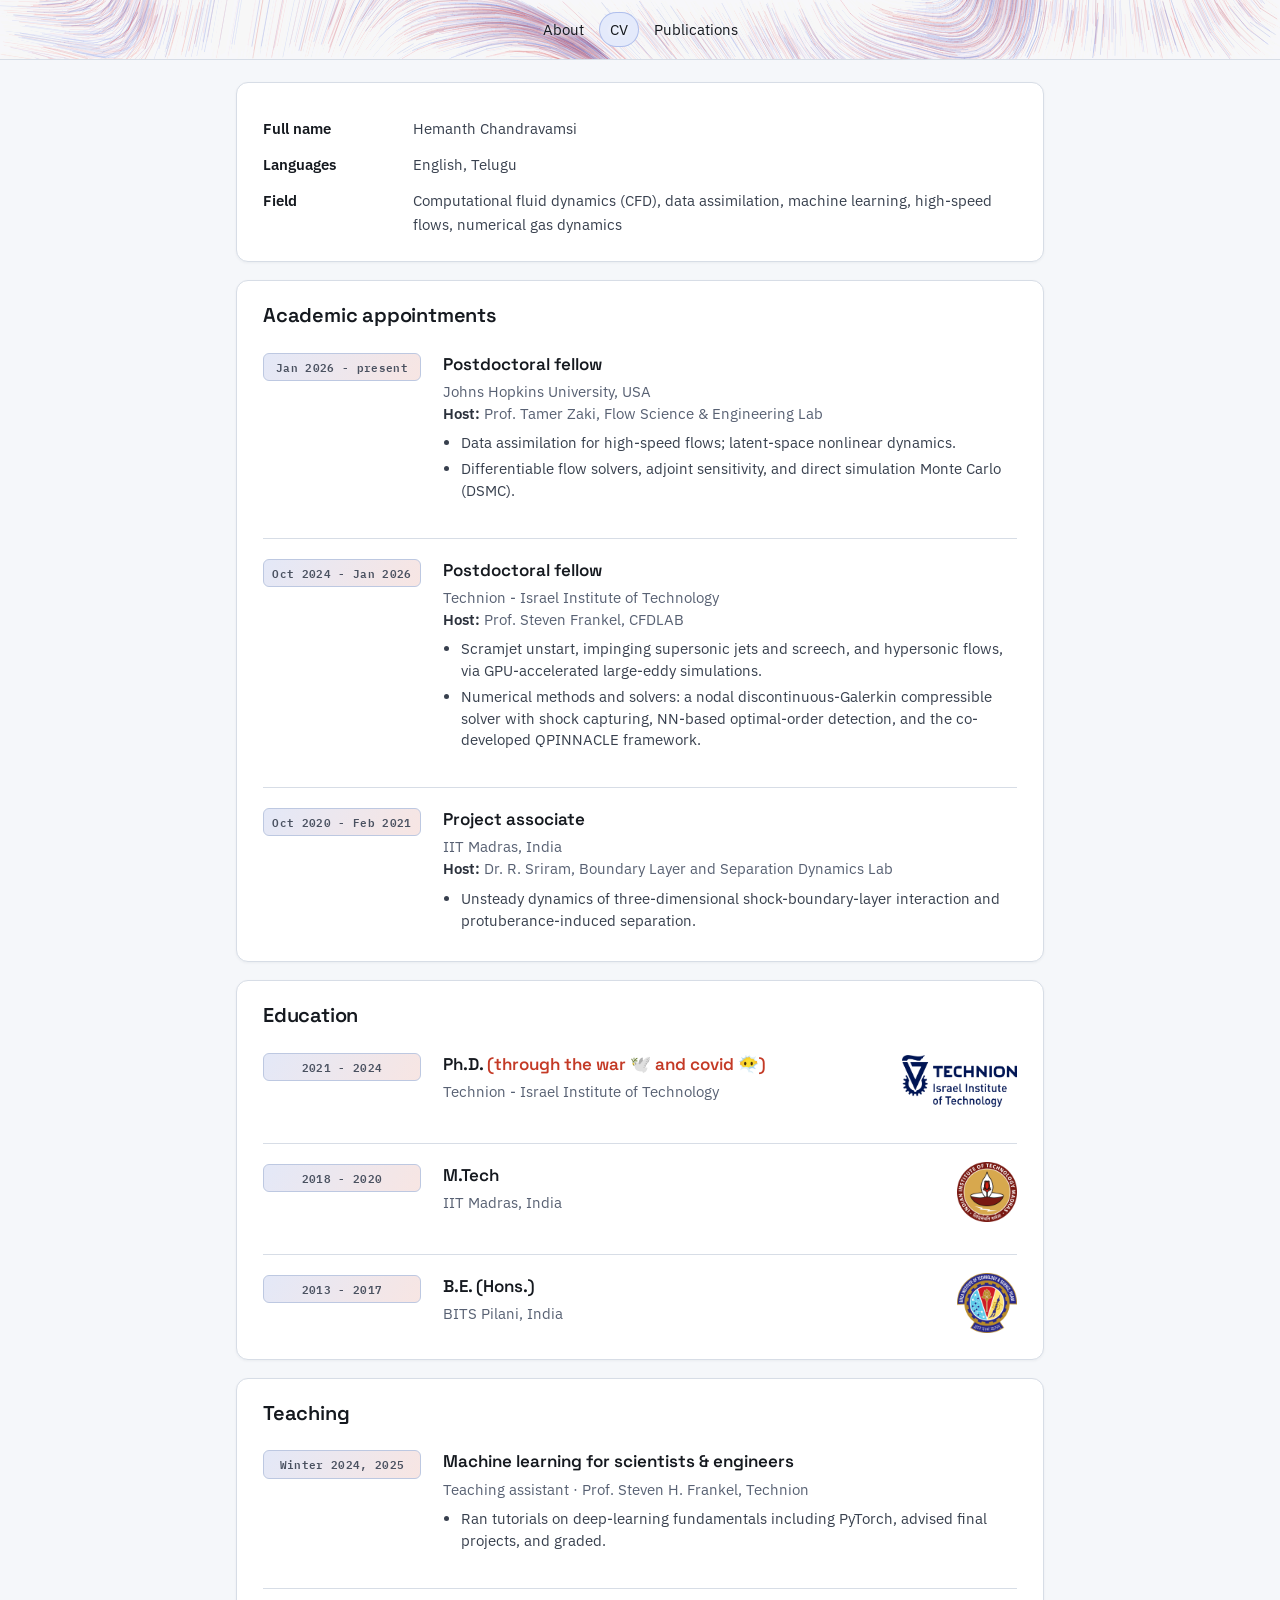
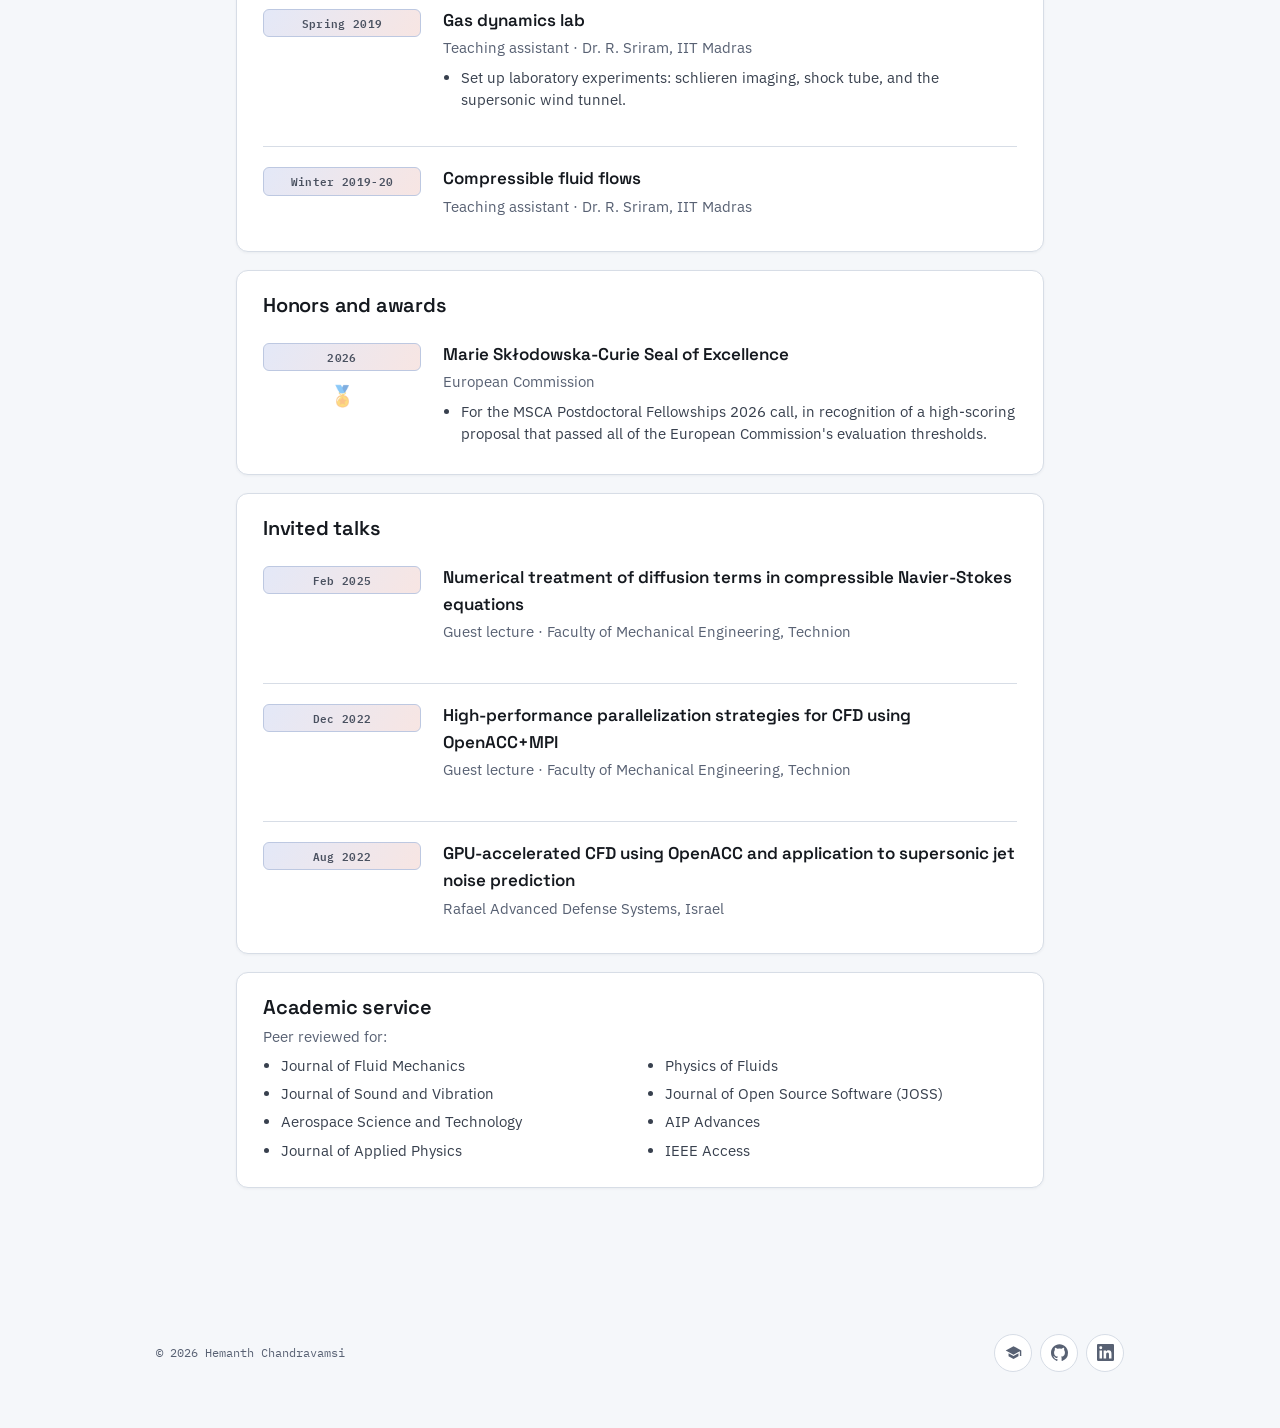
==== commit 4e5136b4: "Refine CV appointments; equal-contribution notes on two papers - Tighten Academic appointments bulle" ====
--- a/cv.html
+++ b/cv.html
@@ -54,7 +54,10 @@
           <div class="cv-body">
             <p class="title">Postdoctoral fellow</p>
             <p class="host">Johns Hopkins University, USA<br /><b>Host:</b> Prof. Tamer Zaki, Flow Science &amp; Engineering Lab</p>
-            <ul><li>Data assimilation for high-speed flows, latent-space nonlinear dynamics, adjoint sensitivity, differentiable flow solvers, and direct simulation Monte Carlo (DSMC).</li></ul>
+            <ul>
+              <li>Data assimilation for high-speed flows; latent-space nonlinear dynamics.</li>
+              <li>Differentiable flow solvers, adjoint sensitivity, and direct simulation Monte Carlo (DSMC).</li>
+            </ul>
           </div>
         </div>
 
@@ -64,7 +67,10 @@
           <div class="cv-body">
             <p class="title">Postdoctoral fellow</p>
             <p class="host">Technion - Israel Institute of Technology<br /><b>Host:</b> Prof. Steven Frankel, CFDLAB</p>
-            <ul><li>Impinging supersonic jets, hypersonic flows over inclined surfaces, shock-wave dynamics, implicit neural representations, and physics-informed neural networks (PINNs).</li></ul>
+            <ul>
+              <li>Scramjet unstart, impinging supersonic jets and screech, and hypersonic flows, via GPU-accelerated large-eddy simulations.</li>
+              <li>Numerical methods and solvers: a nodal discontinuous-Galerkin compressible solver with shock capturing, NN-based optimal-order detection, and the co-developed QPINNACLE framework.</li>
+            </ul>
           </div>
         </div>
 
@@ -74,7 +80,9 @@
           <div class="cv-body">
             <p class="title">Project associate</p>
             <p class="host">IIT Madras, India<br /><b>Host:</b> Dr. R. Sriram, Boundary Layer and Separation Dynamics Lab</p>
-            <ul><li>Project on the unsteady dynamics of three-dimensional shock-induced separation due to surface protuberances.</li></ul>
+            <ul>
+              <li>Unsteady dynamics of three-dimensional shock-boundary-layer interaction and protuberance-induced separation.</li>
+            </ul>
           </div>
         </div>
       </div>
--- a/assets/style.css
+++ b/assets/style.css
@@ -507,6 +507,7 @@
 .pub .title a { color: var(--text); }
 .pub .authors { font-size: 14.5px; color: var(--muted); margin: 0 0 6px; }
 .pub .authors .me { color: var(--text); font-weight: 600; }
+.pub .eqc { font-size: 13px; color: #6a7280; margin: 0 0 6px; }
 .pub .meta { font-family: var(--mono); font-size: 12.5px; color: #6a7280; display: flex; flex-wrap: wrap; align-items: center; gap: 6px 12px; }
 .arxiv-pdf { display: inline-flex; align-items: center; color: #C8322A; }
 .arxiv-pdf:hover { opacity: .7; }
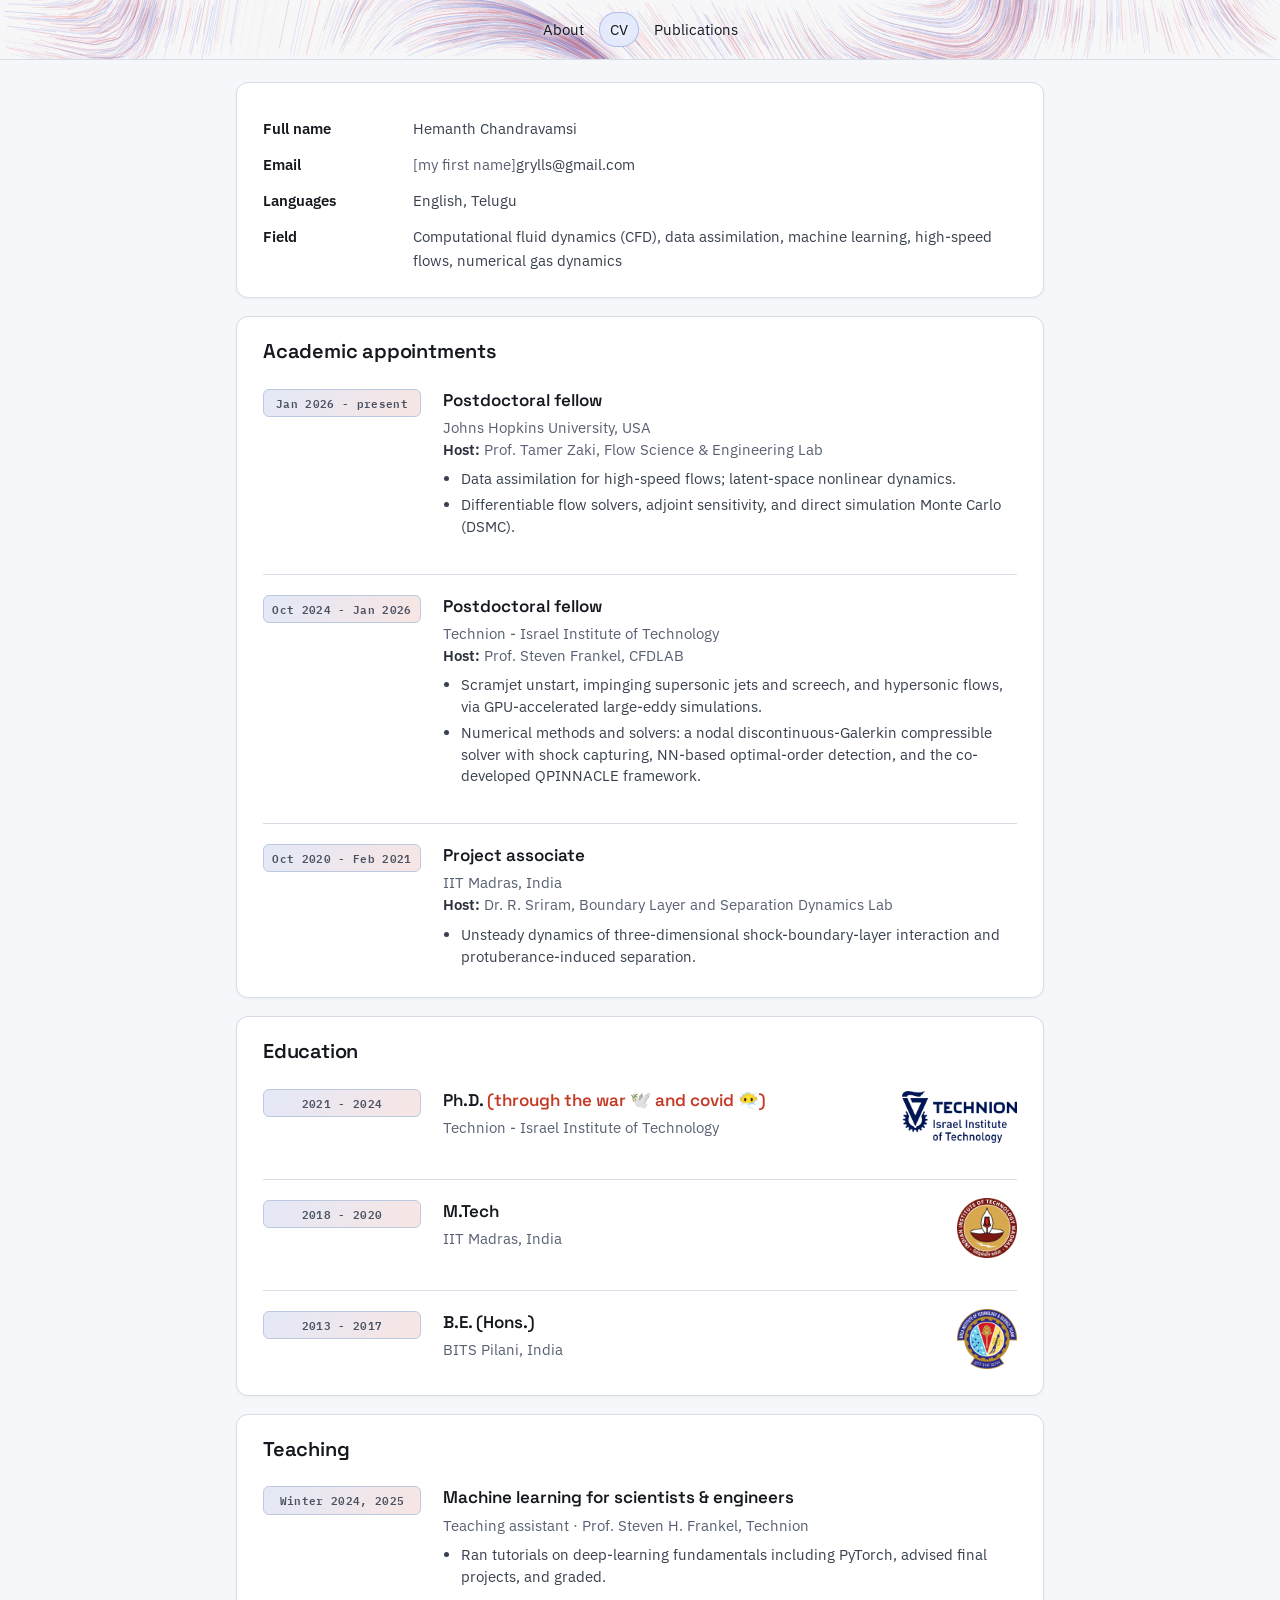
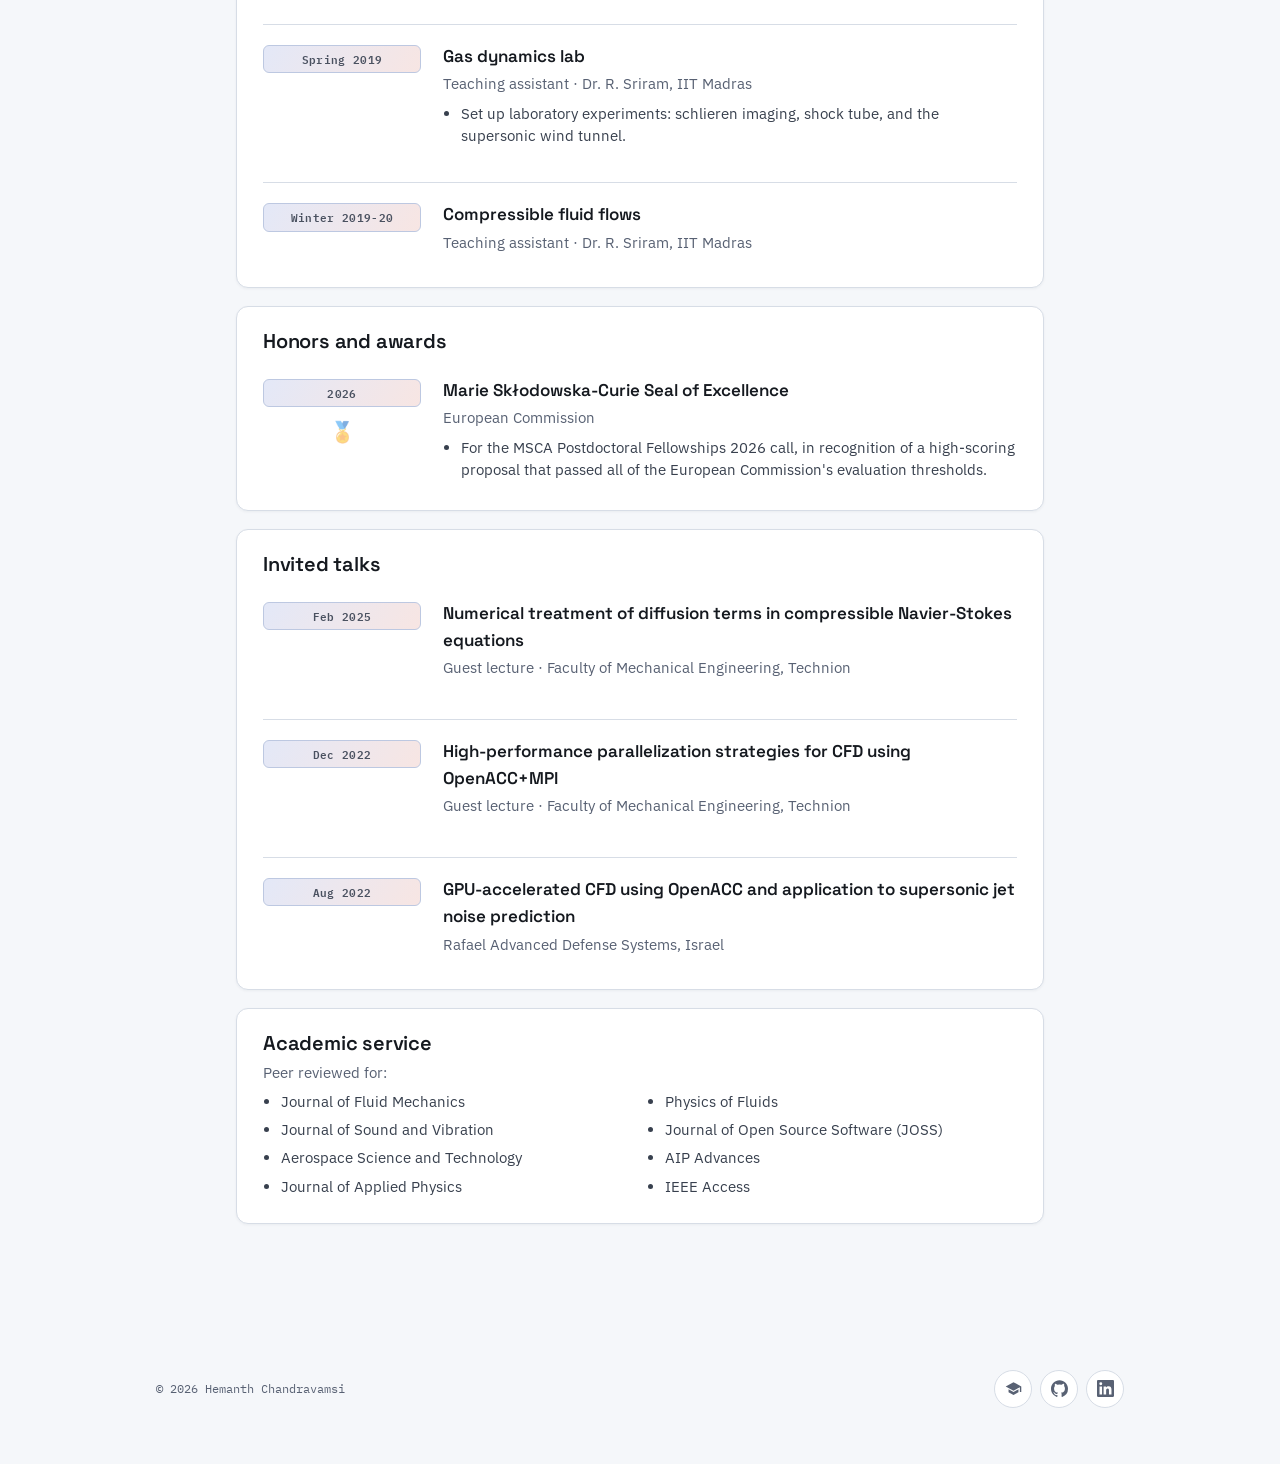
==== commit f3800dcf: "CV: add coded email to first panel; quote deck: add Batman Begins Co-Authored-By: Claude Sonnet 5 <n" ====
--- a/cv.html
+++ b/cv.html
@@ -40,6 +40,7 @@
       <div class="cv-card">
         <table class="cv-table">
           <tr><td class="k">Full name</td><td class="v">Hemanth Chandravamsi</td></tr>
+          <tr><td class="k">Email</td><td class="v"><span style="color: var(--muted)">&#91;&#109;&#121;&#32;&#102;&#105;&#114;&#115;&#116;&#32;&#110;&#97;&#109;&#101;&#93;</span>&#103;&#114;&#121;&#108;&#108;&#115;&#64;&#103;&#109;&#97;&#105;&#108;&#46;&#99;&#111;&#109;</td></tr>
           <tr><td class="k">Languages</td><td class="v">English, Telugu</td></tr>
           <tr><td class="k">Field</td><td class="v">Computational fluid dynamics (CFD), data assimilation, machine learning, high-speed flows, numerical gas dynamics</td></tr>
         </table>
--- a/assets/style.css
+++ b/assets/style.css
@@ -321,6 +321,7 @@
 .quote-wrap { margin-top: clamp(34px, 5vw, 56px); }
 .quote-host { padding-bottom: clamp(30px, 4vw, 48px); }
 .quote-box {
+  position: relative;
   max-width: 720px;
   margin: 0 auto;
   text-align: center;
@@ -338,8 +339,7 @@
 .flourish { display: block; width: min(210px, 58%); height: auto; margin: 0 auto 12px; }
 .flourish.flip { transform: scaleY(-1); margin: 14px auto 0; }
 .quote-hint {
-  max-width: 720px;
-  margin: 8px auto 0;
+  margin: 0 0 6px;
   text-align: right;
   font-family: var(--mono);
   font-size: 11.5px;
@@ -358,10 +358,12 @@
 }
 .qlink:hover { color: color-mix(in srgb, var(--cool) 82%, black); }
 .quote-box #quote-fa {
+  font-family: "Kohinoor Telugu", "Telugu Sangam MN", "Nirmala UI", "Noto Sans Telugu", "Noto Naskh Arabic", var(--body), sans-serif;
   font-size: clamp(18px, 2.2vw, 22px);
-  line-height: 1.9;
+  line-height: 1.5;
   color: var(--muted);
   margin: 0 0 14px;
+  white-space: pre-line;
 }
 .quote-box blockquote {
   font-family: var(--body);
@@ -388,6 +390,7 @@
   height: 2px;
   background: linear-gradient(90deg, var(--cool), var(--warm));
 }
+.quote-box figcaption.no-dash::before { display: none; }
 
 /* research-interest chips */
 .chips { display: flex; flex-wrap: wrap; gap: 9px; margin-top: 8px; }
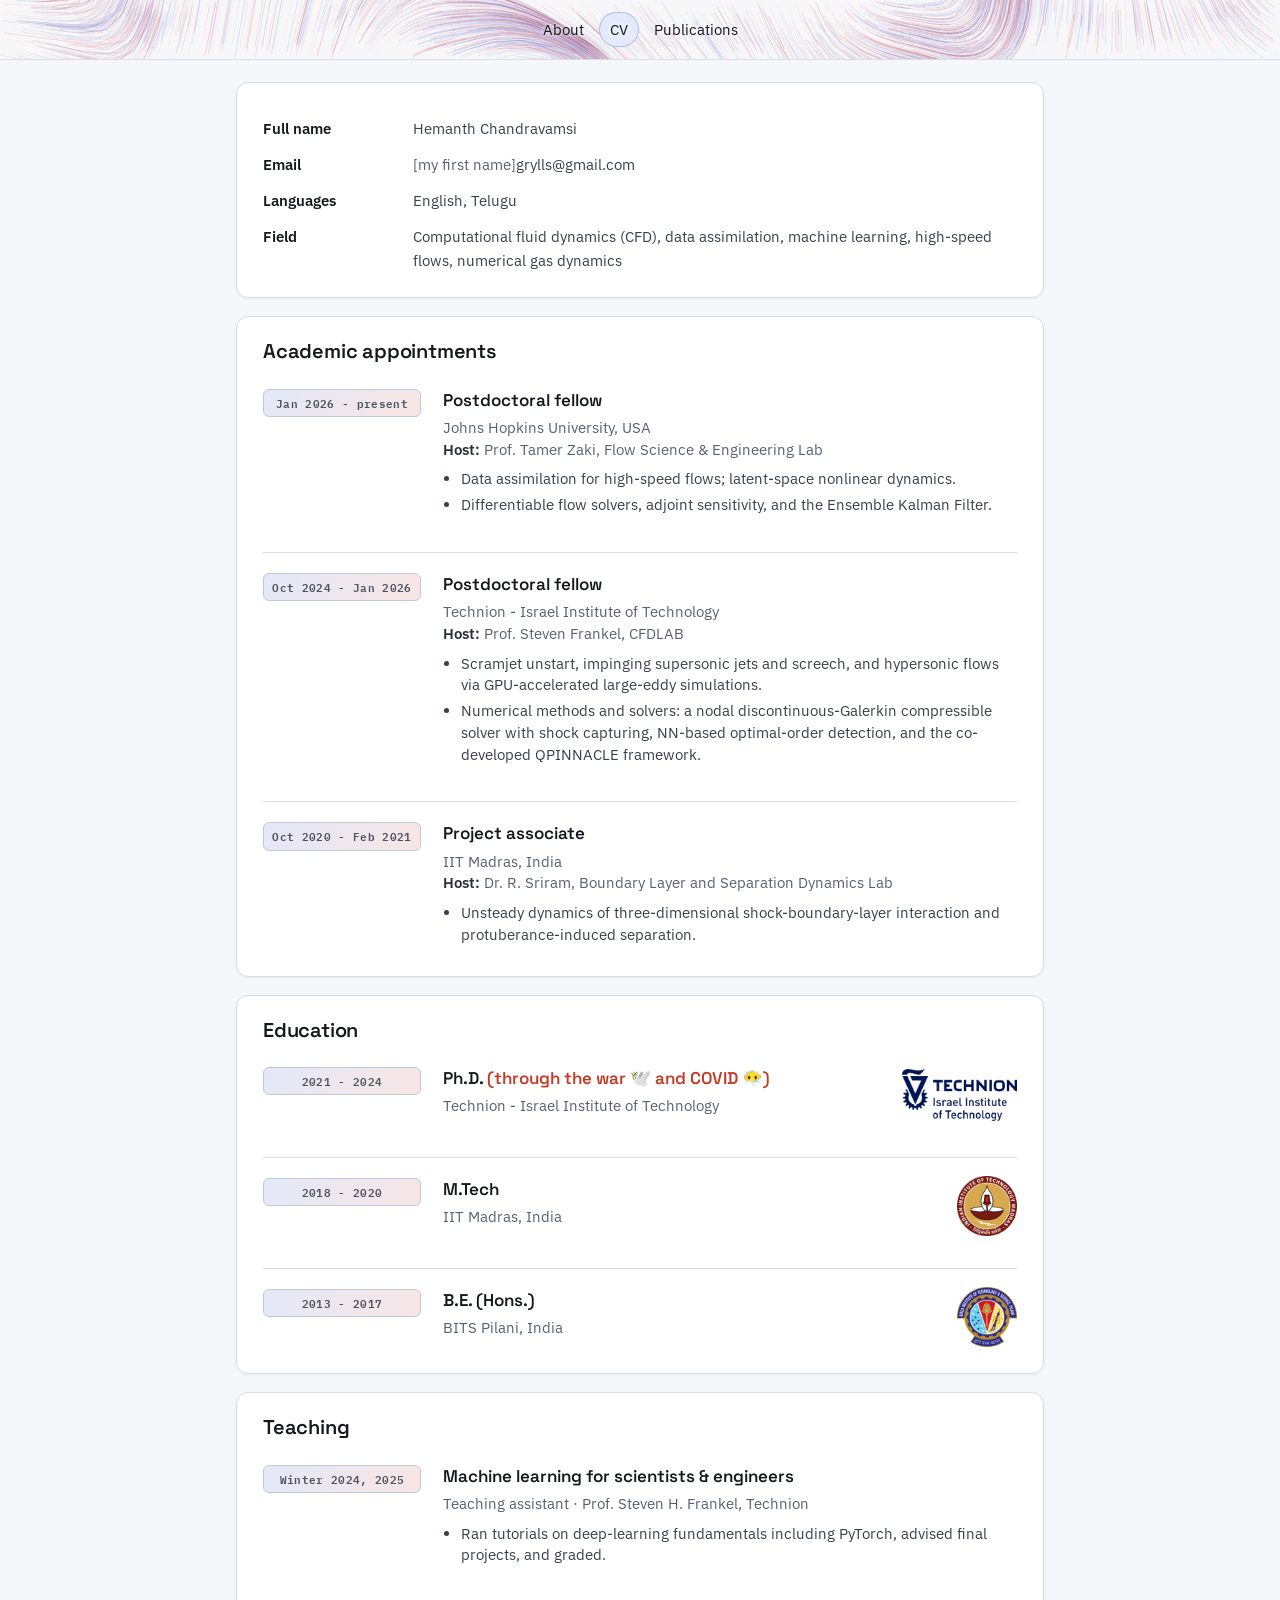
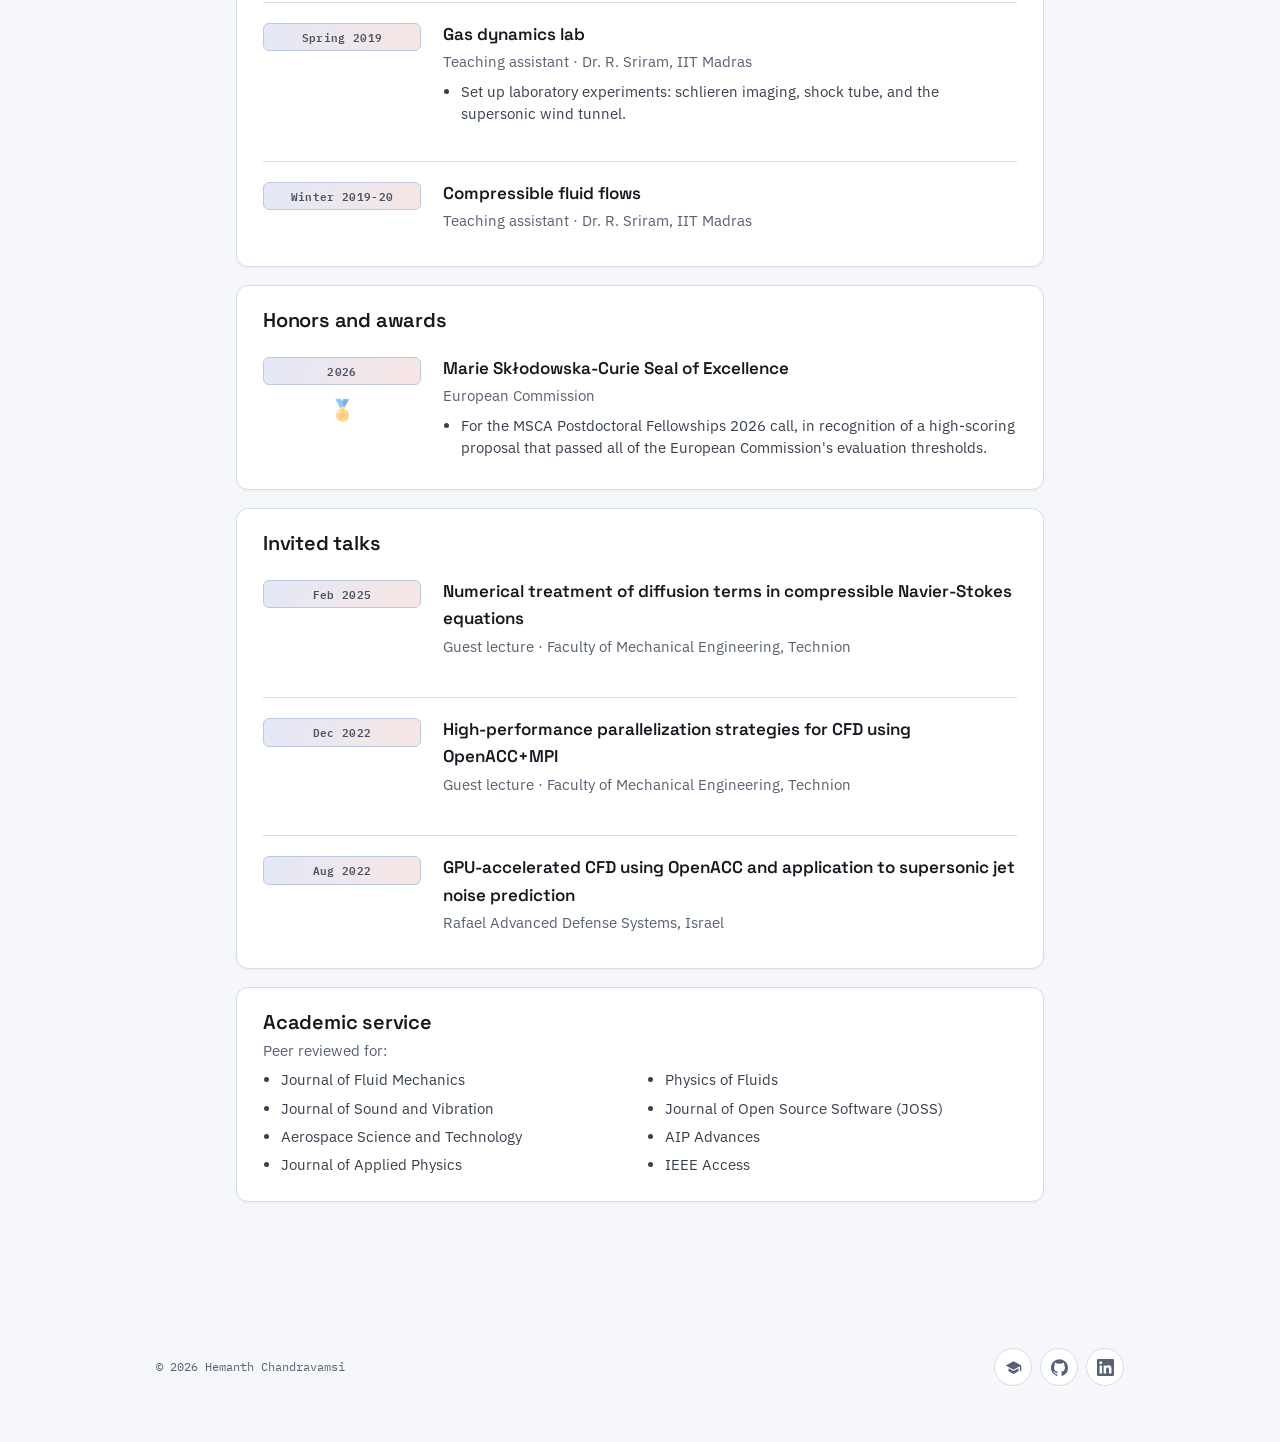
==== commit 328402d4: "CV: replace DSMC with Ensemble Kalman Filter, fix grammar Swap the DSMC bullet for the Ensemble Kalm" ====
--- a/cv.html
+++ b/cv.html
@@ -57,7 +57,7 @@
             <p class="host">Johns Hopkins University, USA<br /><b>Host:</b> Prof. Tamer Zaki, Flow Science &amp; Engineering Lab</p>
             <ul>
               <li>Data assimilation for high-speed flows; latent-space nonlinear dynamics.</li>
-              <li>Differentiable flow solvers, adjoint sensitivity, and direct simulation Monte Carlo (DSMC).</li>
+              <li>Differentiable flow solvers, adjoint sensitivity, and the Ensemble Kalman Filter.</li>
             </ul>
           </div>
         </div>
@@ -69,7 +69,7 @@
             <p class="title">Postdoctoral fellow</p>
             <p class="host">Technion - Israel Institute of Technology<br /><b>Host:</b> Prof. Steven Frankel, CFDLAB</p>
             <ul>
-              <li>Scramjet unstart, impinging supersonic jets and screech, and hypersonic flows, via GPU-accelerated large-eddy simulations.</li>
+              <li>Scramjet unstart, impinging supersonic jets and screech, and hypersonic flows via GPU-accelerated large-eddy simulations.</li>
               <li>Numerical methods and solvers: a nodal discontinuous-Galerkin compressible solver with shock capturing, NN-based optimal-order detection, and the co-developed QPINNACLE framework.</li>
             </ul>
           </div>
@@ -95,7 +95,7 @@
           <div class="cv-aside">
             <span class="cv-badge">2021 - 2024</span>          </div>
           <div class="cv-body">
-            <p class="title">Ph.D. <span class="note-inline">(through the war 🕊️ and covid 😶‍🌫️)</span></p>
+            <p class="title">Ph.D. <span class="note-inline">(through the war 🕊️ and COVID 😶‍🌫️)</span></p>
             <p class="host">Technion - Israel Institute of Technology</p>
           </div>
           <img class="cv-logo" src="assets/logos/technion.png" alt="Technion - Israel Institute of Technology logo" loading="lazy" />
--- a/assets/style.css
+++ b/assets/style.css
@@ -267,6 +267,8 @@
   margin: 0 0 22px;
 }
 .standfirst .hl { color: var(--warm); font-weight: 500; }
+
+.yt-line { font-family: var(--mono); font-size: 12.5px; margin: 18px 0 0; }
 
 .video-embed {
   position: relative;
@@ -729,6 +731,7 @@
   width: 100%;
   aspect-ratio: 4 / 5;
   object-fit: cover;
+  object-position: center 85%;
   border-radius: 10px;
   display: block;
   margin: 0 0 16px;
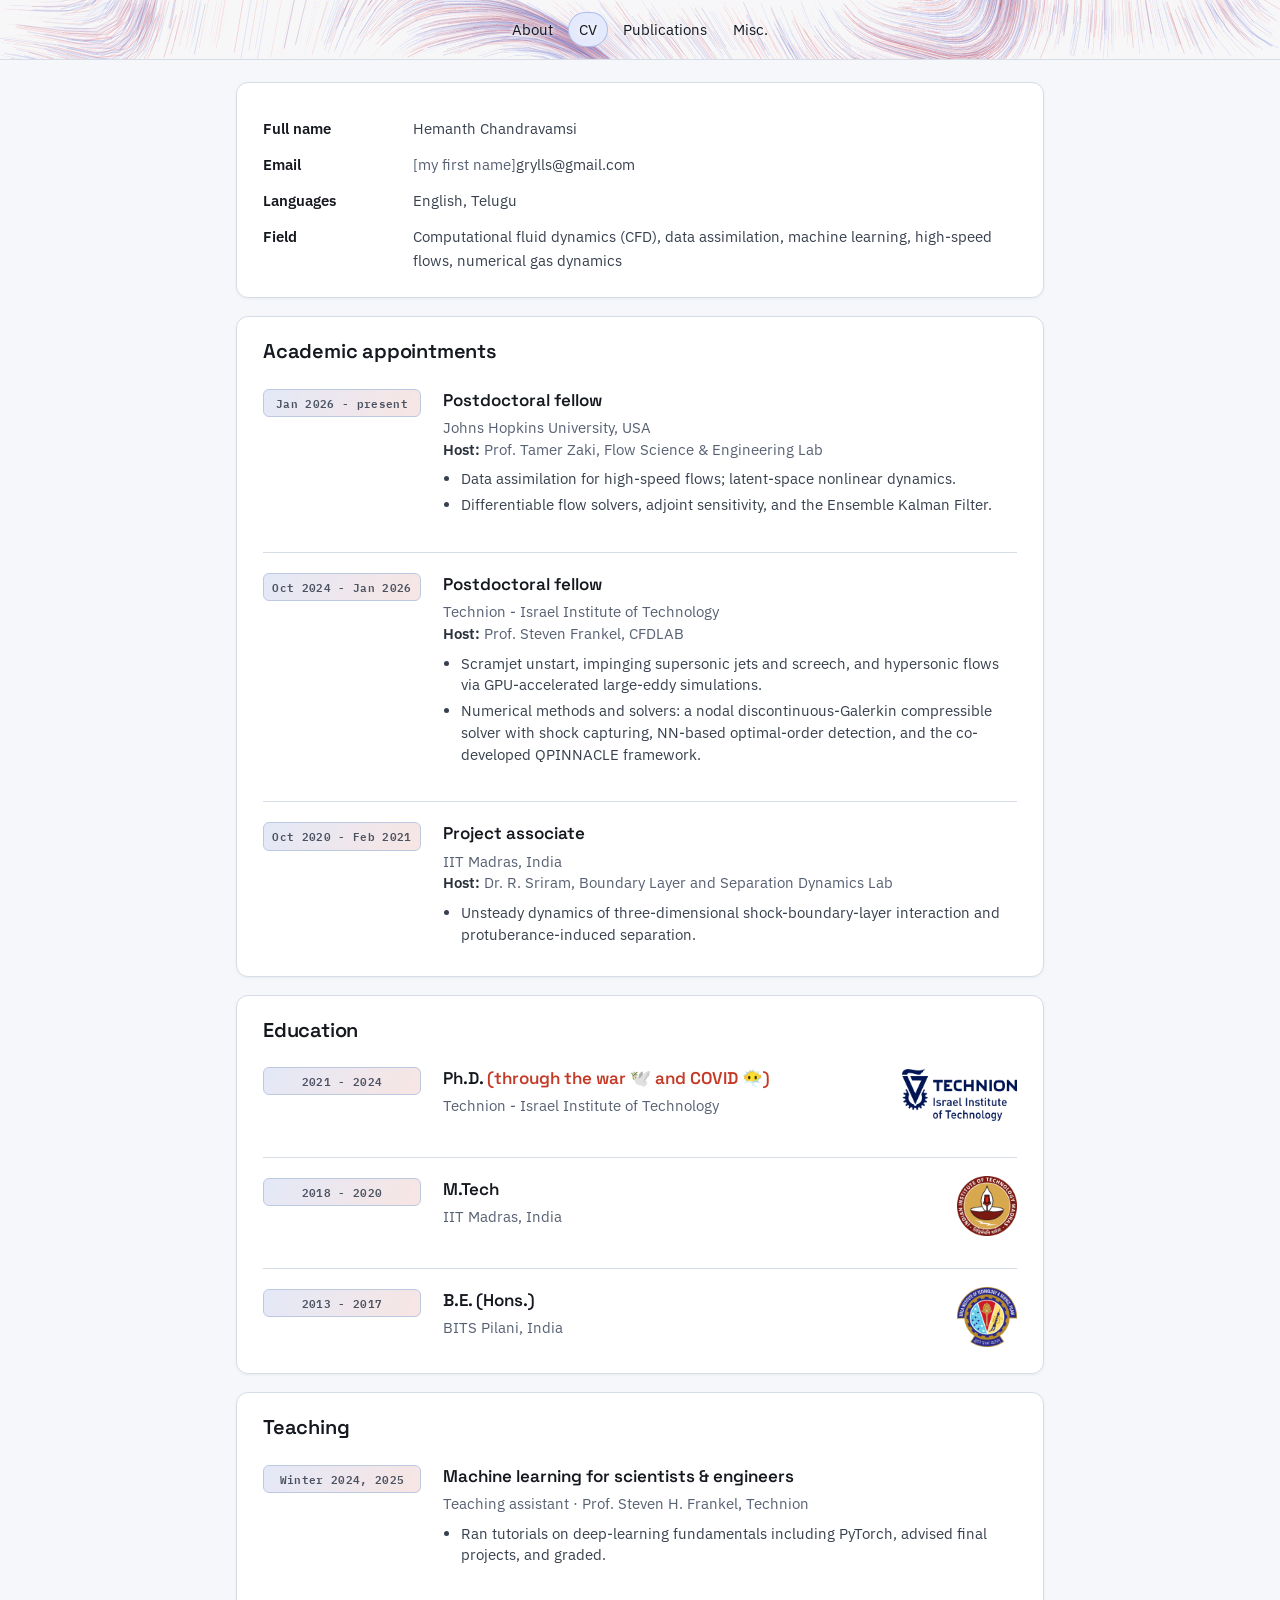
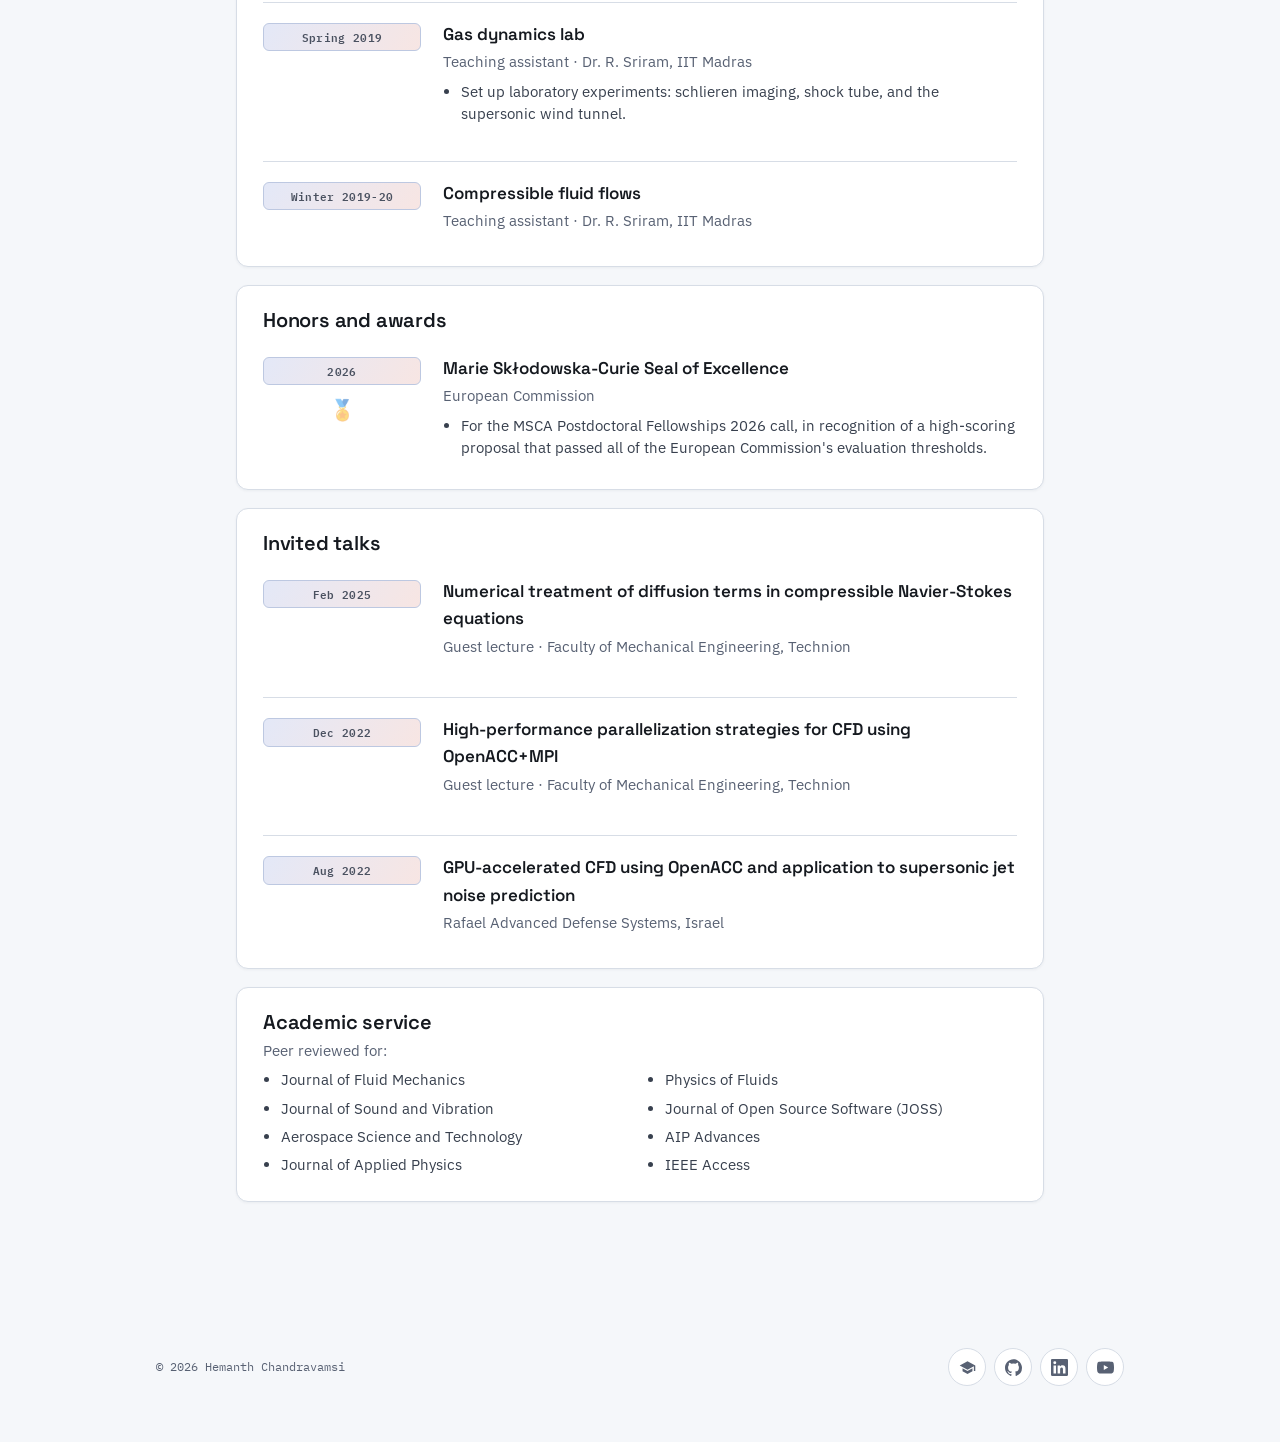
==== commit 1db68d07: "Home: revert to cat portrait; footer: add YouTube icon site-wide Revert the sidebar photo back to po" ====
--- a/cv.html
+++ b/cv.html
@@ -29,6 +29,7 @@
       <a href="index.html">About</a>
       <a href="cv.html" aria-current="page">CV</a>
       <a href="publications.html">Publications</a>
+      <a href="misc.html">Misc.</a>
     </div>
   </div>
 </nav>
@@ -227,6 +228,7 @@
       <a href="https://scholar.google.com/citations?user=fM2UaHoAAAAJ&hl=en" target="_blank" rel="noopener" aria-label="Google Scholar"><svg viewBox="0 0 24 24" fill="currentColor" aria-hidden="true"><path d="M5 13.18v4L12 21l7-3.82v-4L12 17l-7-3.82zM12 3 1 9l11 6 9-4.91V17h2V9L12 3z"/></svg></a>
       <a href="https://github.com/hemanthgrylls" target="_blank" rel="noopener" aria-label="GitHub"><svg viewBox="0 0 24 24" fill="currentColor" aria-hidden="true"><path d="M12 .5C5.37.5 0 5.87 0 12.5c0 5.3 3.44 9.8 8.21 11.39.6.11.82-.26.82-.58 0-.29-.01-1.05-.02-2.06-3.34.73-4.04-1.61-4.04-1.61-.55-1.39-1.34-1.76-1.34-1.76-1.09-.75.08-.73.08-.73 1.21.09 1.84 1.24 1.84 1.24 1.07 1.84 2.81 1.31 3.5 1 .11-.78.42-1.31.76-1.61-2.67-.3-5.47-1.34-5.47-5.95 0-1.31.47-2.39 1.24-3.23-.12-.31-.54-1.53.12-3.19 0 0 1.01-.32 3.3 1.23a11.5 11.5 0 0 1 6 0c2.29-1.55 3.3-1.23 3.3-1.23.66 1.66.24 2.88.12 3.19.77.84 1.24 1.92 1.24 3.23 0 4.62-2.81 5.64-5.49 5.94.43.37.81 1.1.81 2.22 0 1.6-.01 2.89-.01 3.29 0 .32.22.7.83.58A12.01 12.01 0 0 0 24 12.5C24 5.87 18.63.5 12 .5z"/></svg></a>
       <a href="https://www.linkedin.com/in/hemanth-chandravamsi-6863078b/" target="_blank" rel="noopener" aria-label="LinkedIn"><svg viewBox="0 0 24 24" fill="currentColor" aria-hidden="true"><path d="M20.45 20.45h-3.56v-5.57c0-1.33-.02-3.04-1.85-3.04-1.85 0-2.14 1.45-2.14 2.94v5.67H9.34V9h3.42v1.56h.05c.48-.9 1.64-1.85 3.37-1.85 3.6 0 4.27 2.37 4.27 5.46v6.28zM5.34 7.43a2.06 2.06 0 1 1 0-4.13 2.06 2.06 0 0 1 0 4.13zM7.12 20.45H3.56V9h3.56v11.45zM22.22 0H1.77C.79 0 0 .77 0 1.73v20.54C0 23.23.79 24 1.77 24h20.45c.98 0 1.78-.77 1.78-1.73V1.73C24 .77 23.2 0 22.22 0z"/></svg></a>
+      <a href="https://www.youtube.com/@HemanthChandravamsi" target="_blank" rel="noopener" aria-label="YouTube"><svg viewBox="0 0 24 24" fill="currentColor" aria-hidden="true"><path d="M23.5 6.19a3.02 3.02 0 0 0-2.12-2.14C19.51 3.5 12 3.5 12 3.5s-7.51 0-9.38.55A3.02 3.02 0 0 0 .5 6.19 31.6 31.6 0 0 0 0 12a31.6 31.6 0 0 0 .5 5.81 3.02 3.02 0 0 0 2.12 2.14c1.87.55 9.38.55 9.38.55s7.51 0 9.38-.55a3.02 3.02 0 0 0 2.12-2.14A31.6 31.6 0 0 0 24 12a31.6 31.6 0 0 0-.5-5.81zM9.6 15.6V8.4L15.82 12 9.6 15.6z"/></svg></a>
     </div>
   </div>
 </footer>
--- a/assets/style.css
+++ b/assets/style.css
@@ -268,8 +268,6 @@
 }
 .standfirst .hl { color: var(--warm); font-weight: 500; }
 
-.yt-line { font-family: var(--mono); font-size: 12.5px; margin: 18px 0 0; }
-
 .video-embed {
   position: relative;
   width: 100%;
@@ -578,22 +576,82 @@
 .note code { font-family: var(--mono); font-size: 13px; color: var(--cool); }
 
 /* ---------- misc page ---------- */
-.link-list { columns: 2; column-gap: 40px; }
-.link-list li { break-inside: avoid; margin-bottom: 9px; font-size: 15px; }
-@media (max-width: 620px) { .link-list { columns: 1; } }
-
-.influences { display: flex; flex-wrap: wrap; gap: 8px; }
-.influences .person {
-  font-family: var(--mono); font-size: 13px; color: #3a4252;
-  border: 1px solid var(--line); border-radius: 999px; padding: 6px 13px; background: #fff;
-}
-
-.quote {
-  font-family: var(--display); font-weight: 500;
-  font-size: clamp(20px, 3vw, 27px); line-height: 1.35;
-  max-width: 24ch; margin: 0;
-}
-.quote .by { display: block; font-family: var(--mono); font-size: 13px; font-weight: 400; color: var(--muted); margin-top: 14px; }
+.wrap.misc { max-width: 920px; }
+.misc-toc { margin: 4px 0 28px; }
+.misc-toc .toc-title {
+  font-family: var(--mono); font-size: 12px; letter-spacing: .06em; text-transform: uppercase;
+  color: var(--muted); margin: 0 0 10px;
+}
+.misc-toc ol { margin: 0; padding: 0; list-style: none; counter-reset: toc; }
+.misc-toc li { counter-increment: toc; padding: 7px 0; }
+.misc-toc li::before {
+  content: counter(toc) ". ";
+  font-family: var(--mono); font-size: 14.5px; color: var(--muted); margin-right: 4px;
+}
+.misc-toc a { font-family: var(--display); font-size: 16px; color: var(--cool); text-decoration: underline; text-underline-offset: 3px; }
+.misc-toc a:hover { color: color-mix(in srgb, var(--cool) 82%, black); }
+.misc-group {
+  scroll-margin-top: 84px;
+  background: #fff;
+  border: 1px solid var(--line);
+  border-radius: var(--r);
+  padding: 18px 26px 6px;
+  box-shadow: 0 1px 3px rgba(20, 30, 60, .05);
+  margin-bottom: 18px;
+}
+.misc-group > h3 {
+  font-family: var(--display); font-size: 14px; font-weight: 600;
+  letter-spacing: .04em; color: var(--muted);
+  border-bottom: 1px solid var(--line); padding-bottom: 10px; margin: 0 0 6px;
+}
+.poem-entry { padding: 4px 0; border-bottom: 1px solid var(--line); }
+.poem-entry:last-child { border-bottom: 0; }
+.poem-entry summary {
+  cursor: pointer; list-style: none;
+  font-family: var(--display); font-size: 16px; font-weight: 500; color: var(--text);
+  padding: 10px 0;
+}
+.poem-entry summary::-webkit-details-marker { display: none; }
+.poem-entry summary::after {
+  content: "▸"; display: inline-block; margin-left: 9px;
+  font-size: 11px; color: var(--muted); transition: transform .15s ease;
+}
+.poem-entry[open] summary::after { transform: rotate(90deg); }
+.poem { margin: 6px 0 4px; }
+.poem p { font-family: var(--display); font-size: 16px; line-height: 1.6; color: #2b313c; margin: 0 0 18px; }
+.poem p:last-child { margin-bottom: 0; }
+.poem-by { font-family: var(--mono); font-size: 12.5px; color: var(--muted); margin: 10px 0 14px; }
+
+.misc-list { margin: 0; padding: 0; list-style: none; }
+.misc-list li { padding: 14px 0; border-bottom: 1px solid var(--line); font-size: 15px; color: #38404e; }
+.misc-list li:last-child { border-bottom: 0; }
+
+#reading-list .misc-list { columns: 2; column-gap: 36px; }
+#reading-list .misc-list li { break-inside: avoid; padding: 7px 0; border-bottom: none; }
+@media (max-width: 620px) {
+  #reading-list .misc-list { columns: 1; }
+}
+
+.book-table { width: 100%; border-collapse: collapse; margin: 4px 0 10px; }
+.book-table th, .book-table td { text-align: left; padding: 14px 16px 14px 0; border-bottom: 1px solid var(--line); vertical-align: top; }
+.book-table thead th { font-family: var(--mono); font-size: 11.5px; letter-spacing: .06em; text-transform: uppercase; color: var(--muted); font-weight: 500; }
+.book-table td.topic { font-weight: 600; width: 220px; color: var(--text); font-size: 15px; }
+.book-table td.books { color: #38404e; font-size: 15px; }
+.book-table td.books ul { margin: 0; padding-left: 18px; }
+.book-table td.books li { margin-bottom: 6px; }
+.book-table td.books li:last-child { margin-bottom: 0; }
+.book-table tbody tr:last-child td { border-bottom: 0; }
+@media (max-width: 620px) {
+  .book-table thead { display: none; }
+  .book-table, .book-table tbody, .book-table tr, .book-table td { display: block; width: auto; }
+  .book-table td { padding: 4px 0; border-bottom: none; }
+  .book-table td.topic {
+    font-family: var(--mono); font-size: 11.5px; letter-spacing: .06em; text-transform: uppercase;
+    color: var(--muted); font-weight: 500; padding-top: 14px;
+  }
+  .book-table tr { padding-bottom: 6px; border-bottom: 1px solid var(--line); }
+  .book-table tbody tr:last-child { border-bottom: none; }
+}
 
 /* ---------- footer ---------- */
 .footer { padding: 40px 0 56px; }
@@ -731,7 +789,6 @@
   width: 100%;
   aspect-ratio: 4 / 5;
   object-fit: cover;
-  object-position: center 85%;
   border-radius: 10px;
   display: block;
   margin: 0 0 16px;
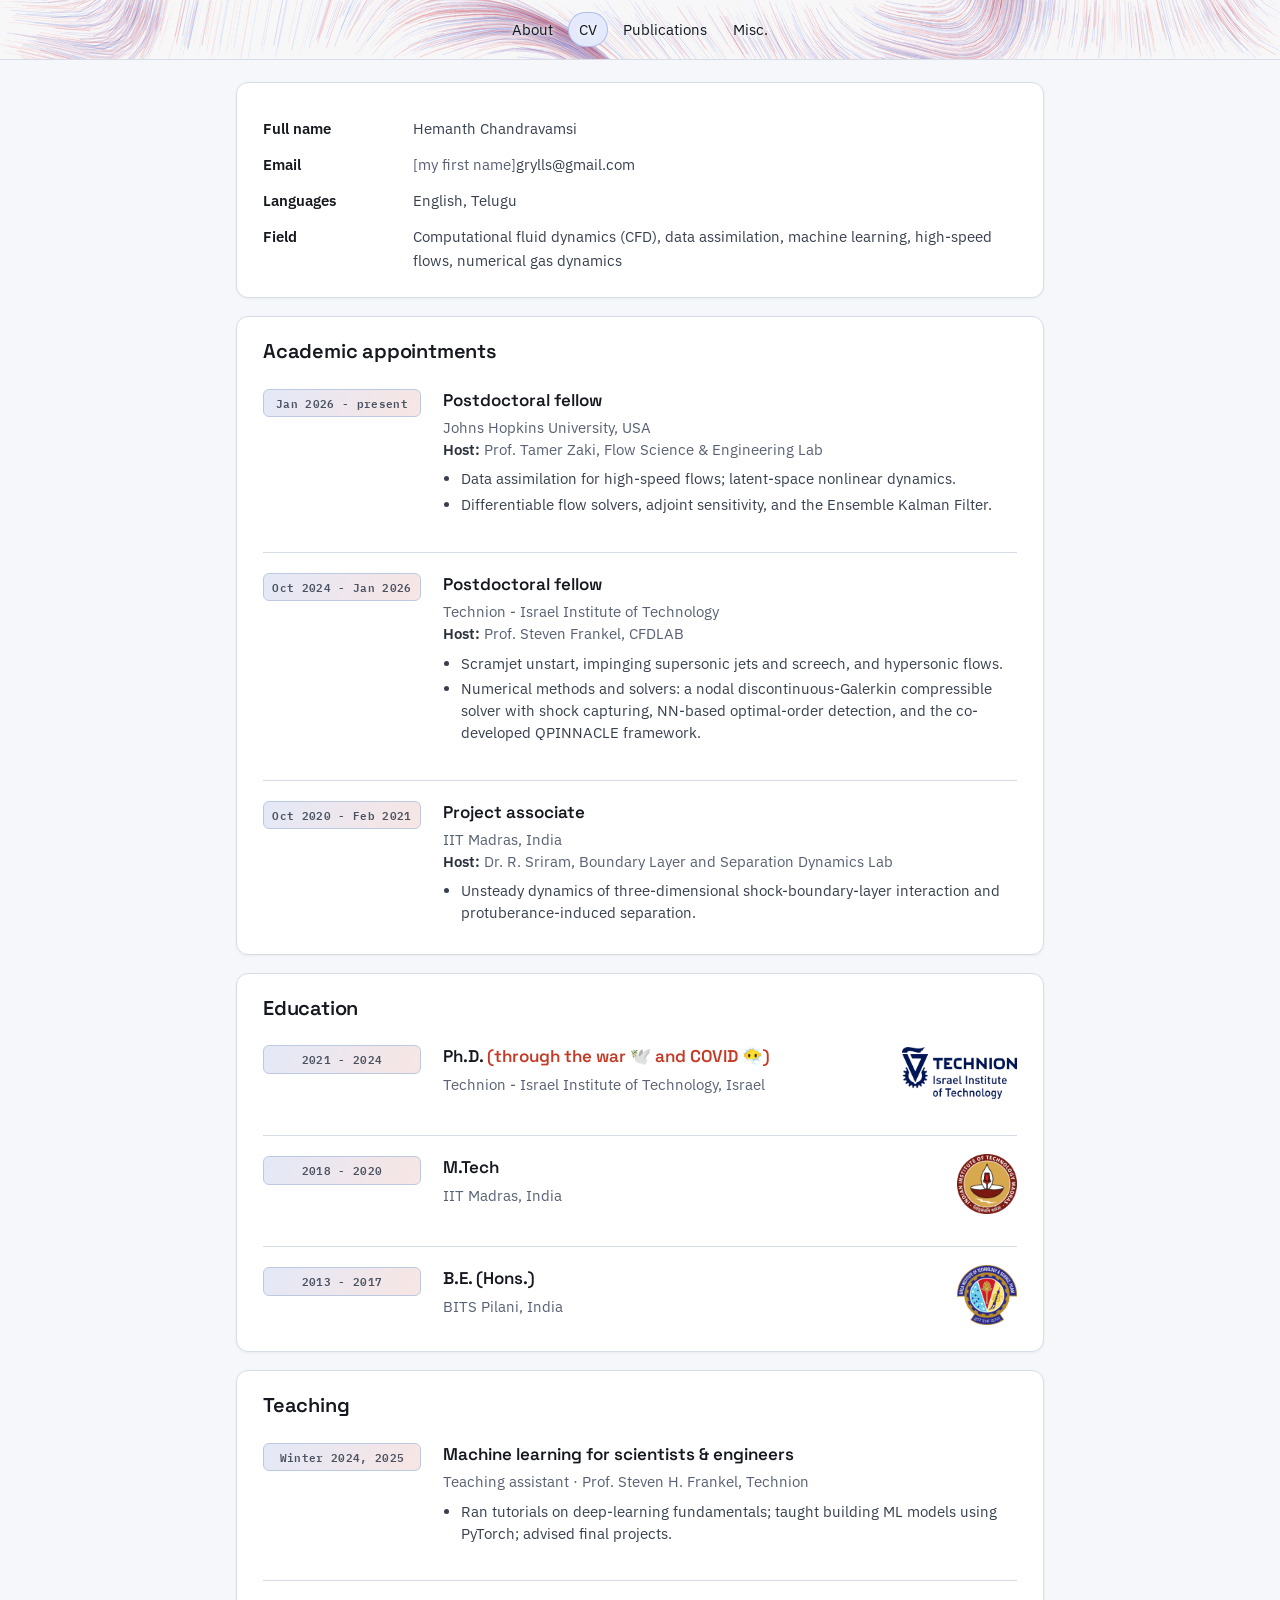
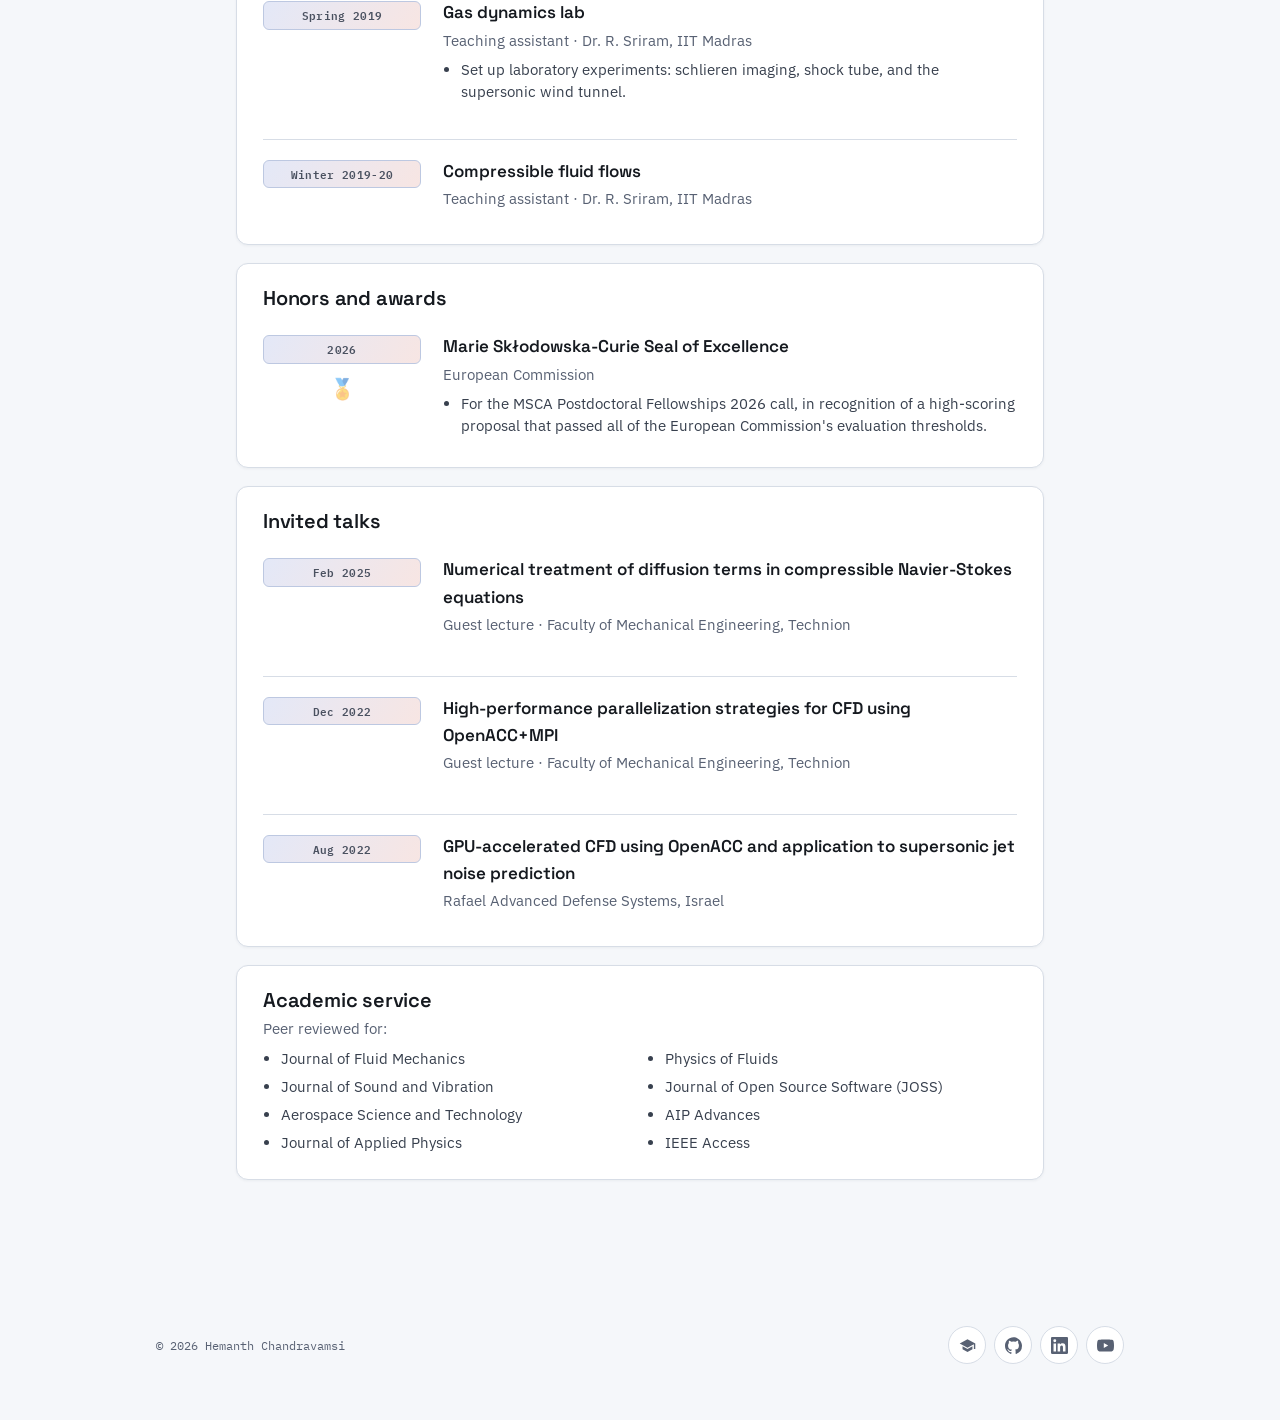
==== commit bb66d154: "CV: trim GPU-LES phrase, add Technion/Israel, revise teaching bullet Misc: further poem revisions Co" ====
--- a/cv.html
+++ b/cv.html
@@ -70,7 +70,7 @@
             <p class="title">Postdoctoral fellow</p>
             <p class="host">Technion - Israel Institute of Technology<br /><b>Host:</b> Prof. Steven Frankel, CFDLAB</p>
             <ul>
-              <li>Scramjet unstart, impinging supersonic jets and screech, and hypersonic flows via GPU-accelerated large-eddy simulations.</li>
+              <li>Scramjet unstart, impinging supersonic jets and screech, and hypersonic flows.</li>
               <li>Numerical methods and solvers: a nodal discontinuous-Galerkin compressible solver with shock capturing, NN-based optimal-order detection, and the co-developed QPINNACLE framework.</li>
             </ul>
           </div>
@@ -97,7 +97,7 @@
             <span class="cv-badge">2021 - 2024</span>          </div>
           <div class="cv-body">
             <p class="title">Ph.D. <span class="note-inline">(through the war 🕊️ and COVID 😶‍🌫️)</span></p>
-            <p class="host">Technion - Israel Institute of Technology</p>
+            <p class="host">Technion - Israel Institute of Technology, Israel</p>
           </div>
           <img class="cv-logo" src="assets/logos/technion.png" alt="Technion - Israel Institute of Technology logo" loading="lazy" />
         </div>
@@ -132,7 +132,7 @@
           <div class="cv-body">
             <p class="title">Machine learning for scientists &amp; engineers</p>
             <p class="host">Teaching assistant · Prof. Steven H. Frankel, Technion</p>
-            <ul><li>Ran tutorials on deep-learning fundamentals including PyTorch, advised final projects, and graded.</li></ul>
+            <ul><li>Ran tutorials on deep-learning fundamentals; taught building ML models using PyTorch; advised final projects.</li></ul>
           </div>
         </div>
 
--- a/assets/style.css
+++ b/assets/style.css
@@ -604,10 +604,19 @@
   letter-spacing: .04em; color: var(--muted);
   border-bottom: 1px solid var(--line); padding-bottom: 10px; margin: 0 0 6px;
 }
+#poetry {
+  border-color: #DCEBE1;
+  background-color: #F3F9F5;
+  background-image: url("[data-uri]");
+  background-repeat: repeat;
+  background-size: 170px 170px;
+}
+#poetry > h3 { border-bottom-color: #DCEBE1; color: #4E7862; }
+#poetry .poem-entry { border-bottom-color: #DCEBE1; }
 .poem-entry { padding: 4px 0; border-bottom: 1px solid var(--line); }
 .poem-entry:last-child { border-bottom: 0; }
 .poem-entry summary {
-  cursor: pointer; list-style: none;
+  cursor: pointer; list-style: none; text-align: center;
   font-family: var(--display); font-size: 16px; font-weight: 500; color: var(--text);
   padding: 10px 0;
 }
@@ -617,10 +626,10 @@
   font-size: 11px; color: var(--muted); transition: transform .15s ease;
 }
 .poem-entry[open] summary::after { transform: rotate(90deg); }
-.poem { margin: 6px 0 4px; }
+.poem { margin: 6px 0 4px; text-align: center; }
 .poem p { font-family: var(--display); font-size: 16px; line-height: 1.6; color: #2b313c; margin: 0 0 18px; }
 .poem p:last-child { margin-bottom: 0; }
-.poem-by { font-family: var(--mono); font-size: 12.5px; color: var(--muted); margin: 10px 0 14px; }
+.poem-by { font-family: var(--mono); font-size: 12.5px; color: var(--muted); margin: 10px 0 14px; text-align: center; }
 
 .misc-list { margin: 0; padding: 0; list-style: none; }
 .misc-list li { padding: 14px 0; border-bottom: 1px solid var(--line); font-size: 15px; color: #38404e; }
@@ -789,6 +798,7 @@
   width: 100%;
   aspect-ratio: 4 / 5;
   object-fit: cover;
+  object-position: center 85%;
   border-radius: 10px;
   display: block;
   margin: 0 0 16px;
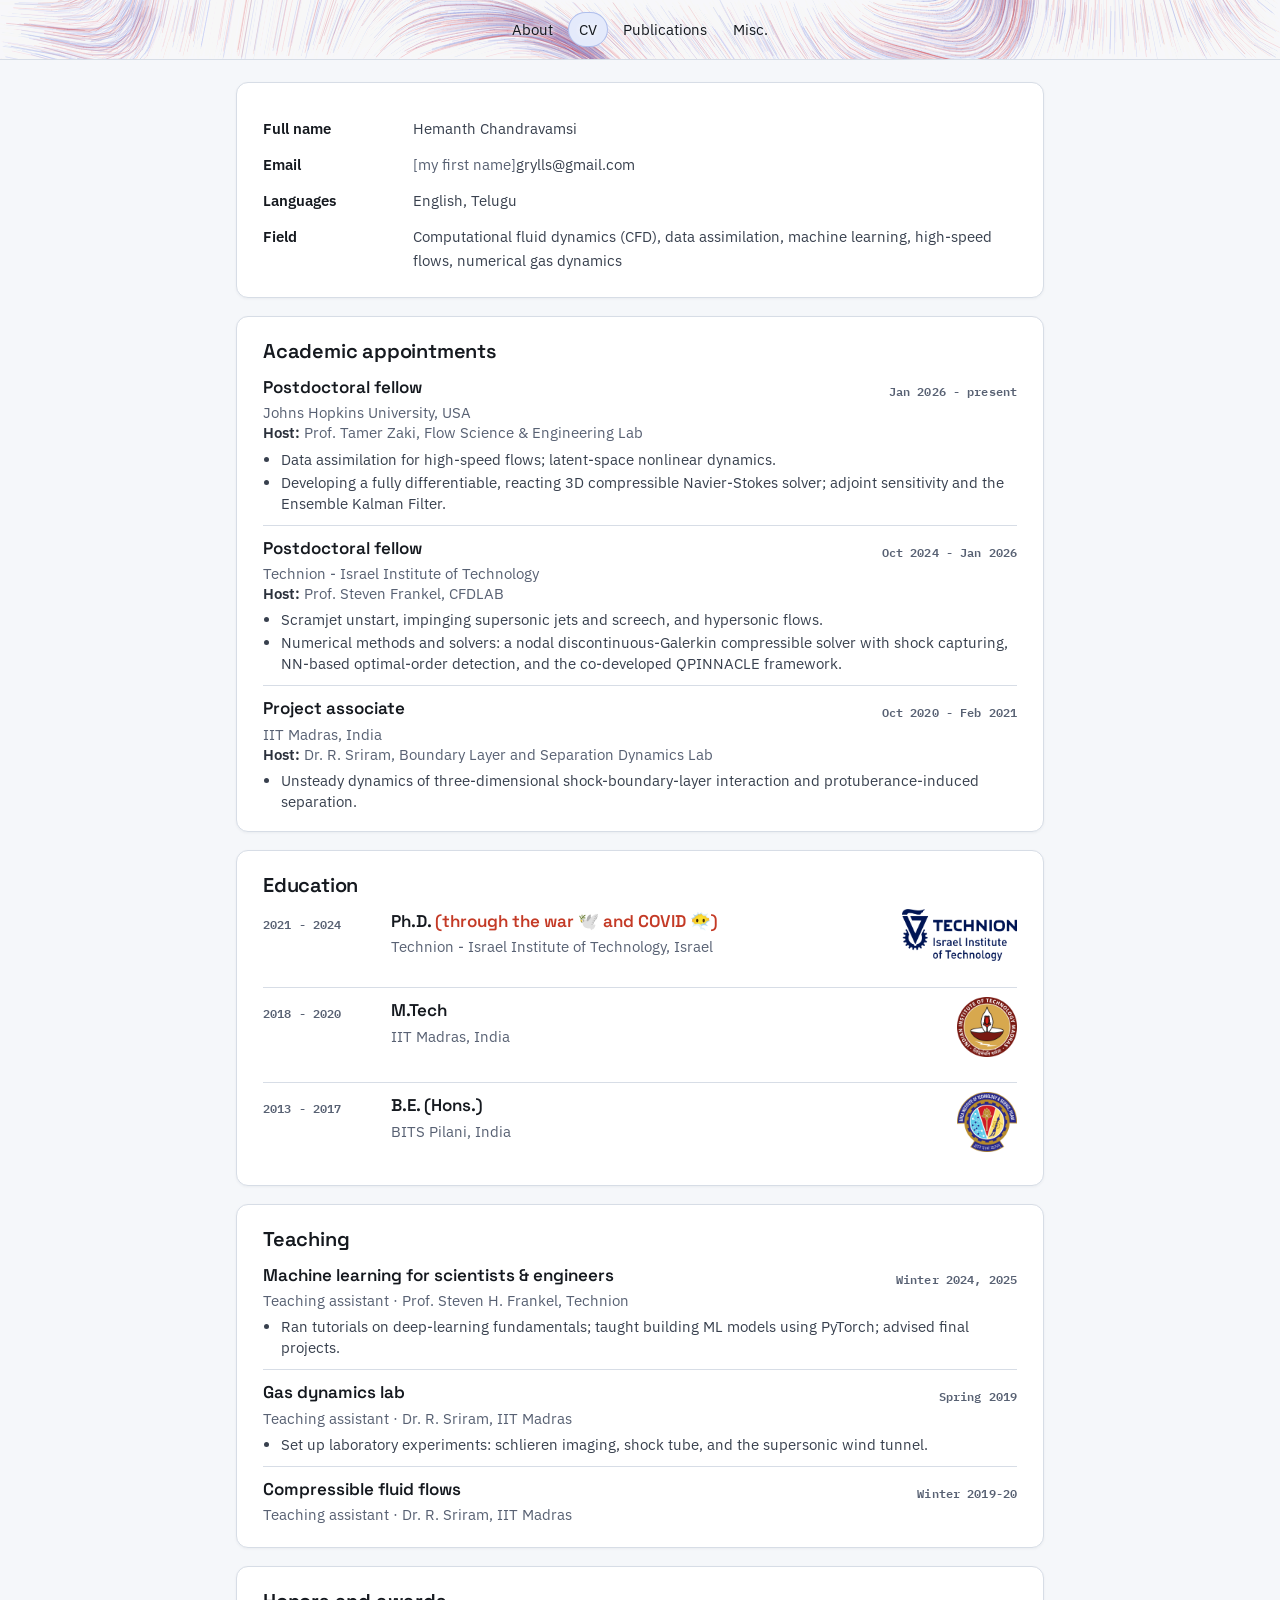
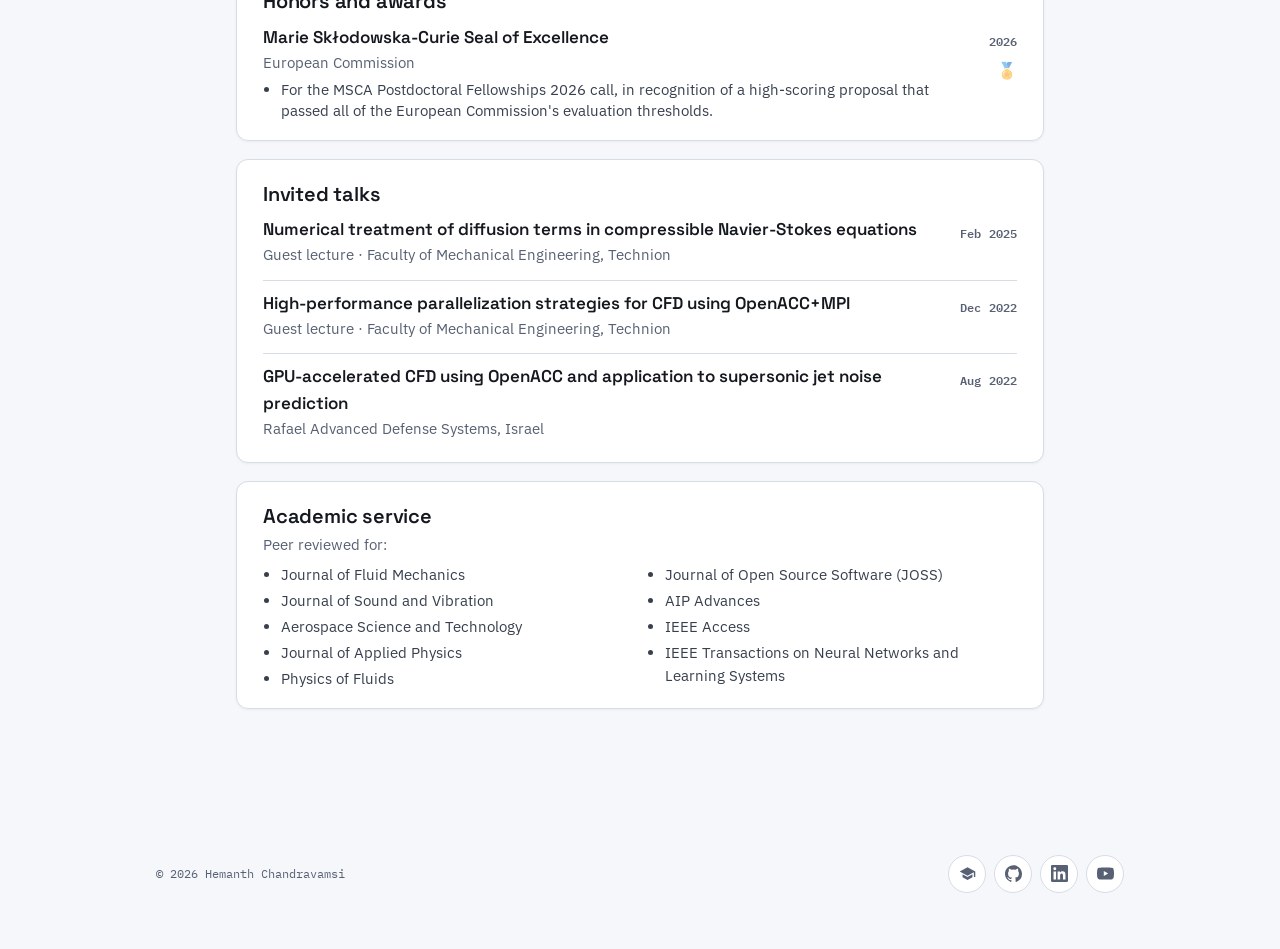
==== commit 9a1ed015: "SEO: add Person structured data, canonical URLs, OG/Twitter tags, robots.txt, sitemap.xml CV: add IE" ====
--- a/cv.html
+++ b/cv.html
@@ -14,6 +14,7 @@
 <meta name="viewport" content="width=device-width, initial-scale=1" />
 <title>CV · Hemanth Chandravamsi</title>
 <meta name="description" content="Curriculum vitae of Hemanth Chandravamsi: general information, academic appointments, education, teaching, honors, invited talks, and peer-review service." />
+<link rel="canonical" href="https://hemanthgrylls.github.io/cv.html" />
 <link rel="preconnect" href="https://fonts.googleapis.com" />
 <link rel="preconnect" href="https://fonts.gstatic.com" crossorigin />
 <link href="https://fonts.googleapis.com/css2?family=Space+Grotesk:wght@400;500;600;700&family=IBM+Plex+Sans:wght@400;500;600&family=IBM+Plex+Mono:wght@400;500&display=swap" rel="stylesheet" />
@@ -58,7 +59,7 @@
             <p class="host">Johns Hopkins University, USA<br /><b>Host:</b> Prof. Tamer Zaki, Flow Science &amp; Engineering Lab</p>
             <ul>
               <li>Data assimilation for high-speed flows; latent-space nonlinear dynamics.</li>
-              <li>Differentiable flow solvers, adjoint sensitivity, and the Ensemble Kalman Filter.</li>
+              <li>Developing a fully differentiable, reacting 3D compressible Navier-Stokes solver; adjoint sensitivity and the Ensemble Kalman Filter.</li>
             </ul>
           </div>
         </div>
@@ -214,6 +215,7 @@
           <li>Journal of Open Source Software (JOSS)</li>
           <li>AIP Advances</li>
           <li>IEEE Access</li>
+          <li>IEEE Transactions on Neural Networks and Learning Systems</li>
         </ul>
       </div>
 
--- a/assets/style.css
+++ b/assets/style.css
@@ -604,32 +604,62 @@
   letter-spacing: .04em; color: var(--muted);
   border-bottom: 1px solid var(--line); padding-bottom: 10px; margin: 0 0 6px;
 }
-#poetry {
-  border-color: #DCEBE1;
+#poetry { position: relative; padding-left: 66px; }
+#poetry > h3 { position: relative; z-index: 1; }
+.poem-bg {
+  position: absolute; inset: 0; z-index: 0; border-radius: inherit;
+  transition: opacity .5s ease;
+  background-position: 14px 20px, 14px 20px, 48px 0, 0 0;
+  background-repeat: repeat-y, repeat-y, repeat-y, repeat;
+  background-size: 34px 30px, 34px 30px, 1px 9px, 170px 170px;
+}
+.poem-bg.theme-still {
   background-color: #F3F9F5;
-  background-image: url("[data-uri]");
-  background-repeat: repeat;
-  background-size: 170px 170px;
-}
-#poetry > h3 { border-bottom-color: #DCEBE1; color: #4E7862; }
-#poetry .poem-entry { border-bottom-color: #DCEBE1; }
-.poem-entry { padding: 4px 0; border-bottom: 1px solid var(--line); }
-.poem-entry:last-child { border-bottom: 0; }
-.poem-entry summary {
-  cursor: pointer; list-style: none; text-align: center;
+  background-image:
+    radial-gradient(circle 5px, var(--ground) 5px, transparent 5.3px),
+    radial-gradient(circle 7px, #C3CFC8 7px, transparent 7.2px),
+    repeating-linear-gradient(to bottom, #CBD5CE 0, #CBD5CE 2px, transparent 2px, transparent 9px),
+    url("[data-uri]");
+}
+.poem-bg.theme-frost {
+  background-color: #EEF3F8;
+  background-image:
+    radial-gradient(circle 5px, var(--ground) 5px, transparent 5.3px),
+    radial-gradient(circle 7px, #C3CFC8 7px, transparent 7.2px),
+    repeating-linear-gradient(to bottom, #CBD5CE 0, #CBD5CE 2px, transparent 2px, transparent 9px),
+    url("[data-uri]");
+}
+.poem-title {
+  text-align: center;
   font-family: var(--display); font-size: 16px; font-weight: 500; color: var(--text);
-  padding: 10px 0;
-}
-.poem-entry summary::-webkit-details-marker { display: none; }
-.poem-entry summary::after {
-  content: "▸"; display: inline-block; margin-left: 9px;
-  font-size: 11px; color: var(--muted); transition: transform .15s ease;
-}
-.poem-entry[open] summary::after { transform: rotate(90deg); }
+  margin: 0; padding: 10px 0;
+}
 .poem { margin: 6px 0 4px; text-align: center; }
 .poem p { font-family: var(--display); font-size: 16px; line-height: 1.6; color: #2b313c; margin: 0 0 18px; }
 .poem p:last-child { margin-bottom: 0; }
 .poem-by { font-family: var(--mono); font-size: 12.5px; color: var(--muted); margin: 10px 0 14px; text-align: center; }
+
+.poem-pager { position: relative; z-index: 1; }
+.poem-stage { position: relative; }
+.poem-page { padding: 4px 10px; box-sizing: border-box; }
+.poem-page p { transition: opacity .5s ease; }
+.poem-nav {
+  position: absolute; top: 50%; right: 4px; transform: translateY(-50%);
+  display: flex; flex-direction: column; gap: 2px;
+}
+.poem-prev, .poem-next {
+  width: 24px; height: 24px; border: 0; background: transparent; cursor: pointer; padding: 0;
+  display: flex; align-items: center; justify-content: center; border-radius: 50%;
+  font-family: var(--display); font-size: 18px; line-height: 1; color: #8B95A3;
+}
+.poem-prev:hover, .poem-next:hover { color: var(--text); background: rgba(20, 30, 60, .06); }
+.poem-prev:focus-visible, .poem-next:focus-visible { outline: 2px solid var(--cool); outline-offset: 1px; }
+.poem-dots { display: flex; justify-content: center; gap: 7px; margin: 2px 0 4px; }
+.poem-dots .dot {
+  width: 6px; height: 6px; padding: 0; border: 0; border-radius: 50%;
+  background: #C7D3CC; cursor: pointer;
+}
+.poem-dots .dot.active { background: #5F8870; }
 
 .misc-list { margin: 0; padding: 0; list-style: none; }
 .misc-list li { padding: 14px 0; border-bottom: 1px solid var(--line); font-size: 15px; color: #38404e; }
@@ -710,32 +740,30 @@
   margin: 4px 0 2px;
 }
 .cv-row {
+  padding: 9px 0;
+  border-top: 1px solid var(--line);
+}
+.cv-row::after { content: ""; display: table; clear: both; }
+.cv-row:first-of-type { border-top: 0; }
+.cv-aside { float: right; text-align: right; margin: 3px 0 4px 16px; }
+.cv-badge {
+  display: inline-block;
+  white-space: nowrap;
+  font-family: var(--mono);
+  font-size: 12px;
+  font-weight: 600;
+  letter-spacing: .01em;
+  color: var(--muted);
+  line-height: 1.3;
+}
+.cv-inst { display: block; font-size: 16px; margin-top: 4px; opacity: .55; text-align: right; }
+.edu-row {
   display: grid;
-  grid-template-columns: 158px 1fr;
-  gap: 22px;
-  padding: 18px 0;
-  border-top: 1px solid var(--line);
-  margin-top: 14px;
-}
-.cv-row:first-of-type { border-top: 0; margin-top: 6px; }
-.cv-aside { text-align: center; padding-top: 2px; }
-.cv-badge {
-  display: block;
-  white-space: nowrap;
-  text-align: center;
-  font-family: var(--mono);
-  font-size: 11px;
-  font-weight: 600;
-  letter-spacing: .03em;
-  color: #4a5160;
-  background: linear-gradient(120deg, color-mix(in srgb, var(--cool) 13%, #fff), color-mix(in srgb, var(--warm) 13%, #fff));
-  border: 1px solid color-mix(in srgb, var(--cool) 15%, var(--line));
-  border-radius: 6px;
-  padding: 6px 8px;
-  line-height: 1.3;
-}
-.cv-inst { display: block; font-size: 20px; margin-top: 9px; opacity: .55; }
-.edu-row { grid-template-columns: 158px 1fr auto; }
+  grid-template-columns: 112px 1fr auto;
+  gap: 16px;
+  align-items: start;
+}
+.edu-row .cv-aside { float: none; text-align: left; margin: 0; padding-top: 2px; }
 .cv-logo {
   align-self: center;
   justify-self: end;
@@ -746,22 +774,22 @@
 /* wordmark logo shown in place of an institution name */
 .id-logo-wrap { margin-top: 18px; }
 .id-logo { display: inline-block; height: 40px; width: auto; max-width: 100%; }
-.cv-body .title { font-family: var(--display); font-weight: 600; font-size: 17px; margin: 0 0 3px; }
+.cv-body .title { font-family: var(--display); font-weight: 600; font-size: 17px; margin: 0 0 2px; }
 .cv-body .title .note-inline { color: var(--warm); }
-.cv-body .host { color: var(--muted); font-size: 14.5px; margin: 0 0 8px; line-height: 1.5; }
+.cv-body .host { color: var(--muted); font-size: 14.5px; margin: 0 0 5px; line-height: 1.4; }
 .cv-body .host b { color: #2b313c; font-weight: 600; }
 .cv-body ul { margin: 0; padding-left: 18px; }
-.cv-body li { font-size: 14.5px; color: #38404e; line-height: 1.5; margin-bottom: 4px; }
+.cv-body li { font-size: 14.5px; color: #38404e; line-height: 1.45; margin-bottom: 2px; }
 .cv-table { width: 100%; border-collapse: collapse; margin: 8px 0 10px; }
 .cv-table td { padding: 6px 0; vertical-align: top; font-size: 15px; }
 .cv-table td.k { font-weight: 600; width: 150px; color: var(--text); padding-right: 16px; }
 .cv-table td.v { color: #38404e; }
 .cv-card .intro { color: var(--muted); font-size: 14.5px; margin: 6px 0 4px; }
-.cv-journals { margin: 6px 0 12px; padding-left: 18px; columns: 2; column-gap: 32px; }
-.cv-journals li { font-size: 14.5px; color: #38404e; margin-bottom: 5px; break-inside: avoid; }
+.cv-journals { margin: 6px 0 8px; padding-left: 18px; columns: 2; column-gap: 32px; }
+.cv-journals li { font-size: 14.5px; color: #38404e; margin-bottom: 3px; break-inside: avoid; }
 @media (max-width: 620px) {
-  .cv-row { grid-template-columns: 1fr; gap: 8px; }
-  .cv-aside { text-align: left; }
+  .cv-row .cv-aside { float: none; text-align: left; margin: 0 0 4px; }
+  .cv-inst { text-align: left; }
   .cv-badge { display: inline-block; }
   .cv-journals { columns: 1; }
   .pub-head { flex-direction: column; align-items: flex-start; gap: 4px; }
